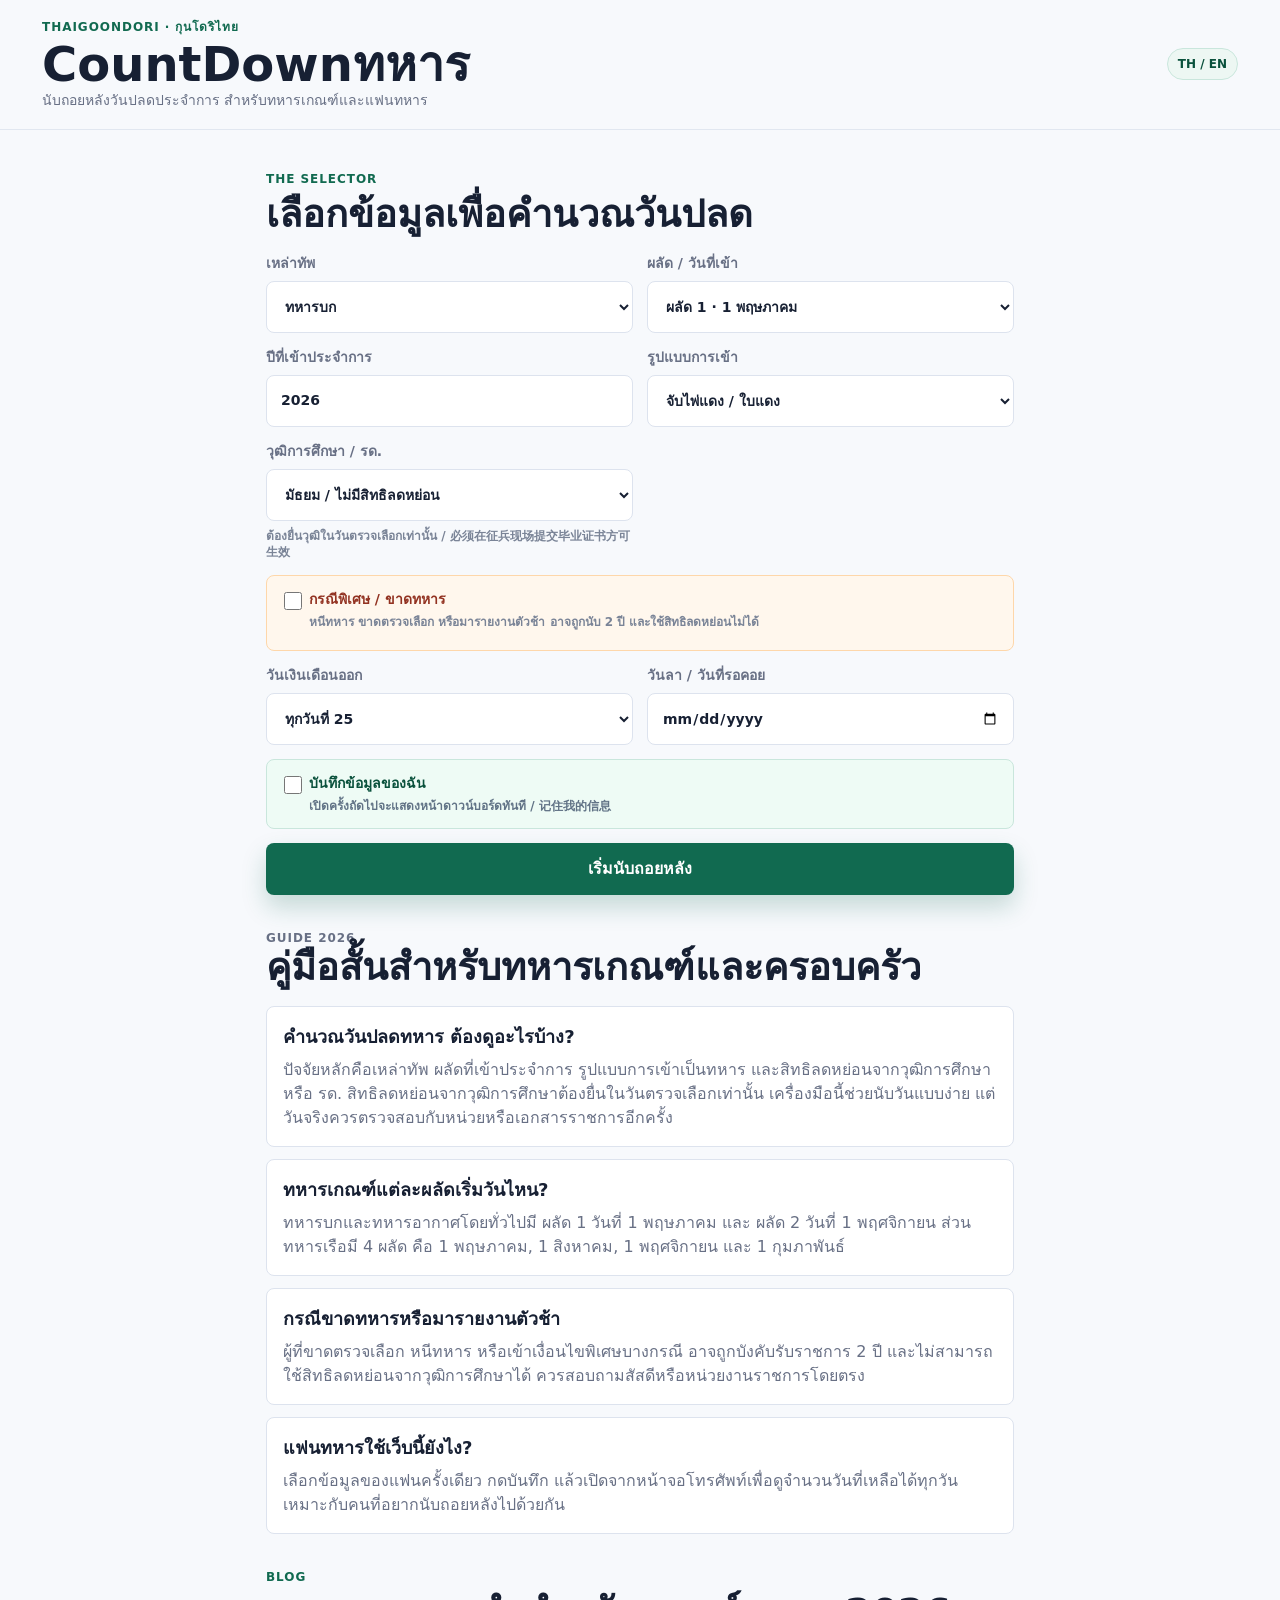
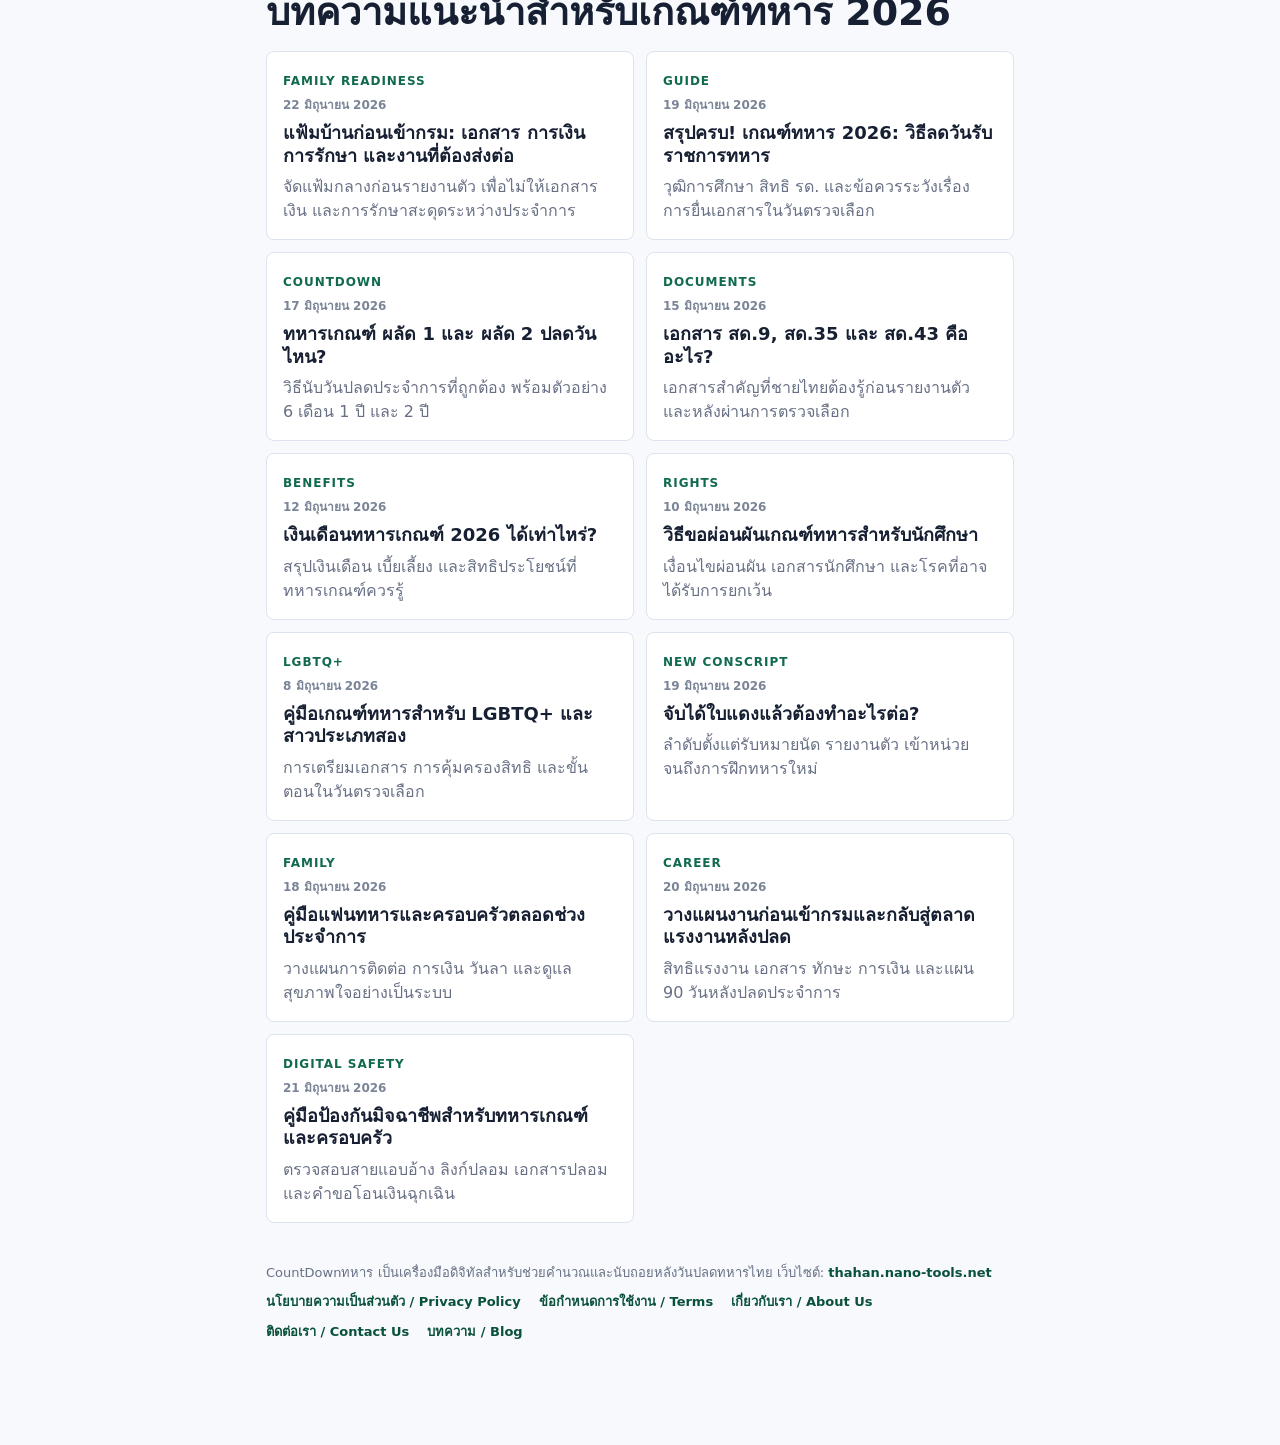
==== index.html @ c6ce1594 "Add daily military service article 2026-06-22" ====
<!doctype html>
<html lang="th">
  <head>
    <meta charset="utf-8" />
    <meta name="viewport" content="width=device-width, initial-scale=1" />
    <title>CountDownทหาร | คำนวณวันปลดทหารไทย</title>
    <meta
      name="description"
      content="คำนวณวันปลดทหารไทย ผลัด 1 ผลัด 2 สมัครใจ จับใบแดง วุฒิปริญญาตรี และ รด. พร้อมนับถอยหลังวันปลดทหารแบบเรียลไทม์"
    />
    <meta
      name="keywords"
      content="คำนวณวันปลดทหาร, ทหารเกณฑ์ ผลัด 1 ปลดวันไหน, ลดวันรับราชการทหาร, วิธีนับวันปลดทหาร, แฟนทหาร, วันปลดทหาร"
    />
    <link rel="canonical" href="https://thahan.nano-tools.net/" />
    <meta property="og:title" content="CountDownทหาร | คำนวณวันปลดทหารไทย" />
    <meta
      property="og:description"
      content="เครื่องมือนับถอยหลังวันปลดทหารไทยสำหรับทหารเกณฑ์และแฟนทหาร"
    />
    <meta property="og:type" content="website" />
    <meta property="og:url" content="https://thahan.nano-tools.net/" />
    <meta name="twitter:card" content="summary" />
    <link rel="stylesheet" href="styles.css" />
  </head>
  <body>
    <header class="site-header">
      <div>
        <p class="eyebrow">ThaiGoondori · กุนโดริไทย</p>
        <h1>CountDownทหาร</h1>
        <p class="tagline">นับถอยหลังวันปลดประจำการ สำหรับทหารเกณฑ์และแฟนทหาร</p>
      </div>
      <div class="header-actions">
        <a class="language-toggle" id="languageToggle" href="en.html" data-href="en.html" aria-label="Switch to English">TH / EN</a>
        <button class="ghost-button" id="resetButton" type="button" hidden>คำนวณใหม่</button>
      </div>
    </header>

    <main>
      <div class="ad-slot ad-top" aria-label="พื้นที่โฆษณา"></div>

      <section class="calculator-section" id="calculatorSection">
        <div class="section-heading">
          <p class="eyebrow">The Selector</p>
          <h2>เลือกข้อมูลเพื่อคำนวณวันปลด</h2>
        </div>

        <form id="serviceForm" class="service-form">
          <label>
            <span>เหล่าทัพ</span>
            <select id="branch" name="branch">
              <option value="army">ทหารบก</option>
              <option value="navy">ทหารเรือ</option>
              <option value="airforce">ทหารอากาศ</option>
            </select>
          </label>

          <label>
            <span>ผลัด / วันที่เข้า</span>
            <select id="batch" name="batch"></select>
          </label>

          <label>
            <span>ปีที่เข้าประจำการ</span>
            <input id="entryYear" name="entryYear" type="number" min="2020" max="2035" />
          </label>

          <label>
            <span>รูปแบบการเข้า</span>
            <select id="entryType" name="entryType">
              <option value="lottery">จับไพ่แดง / ใบแดง</option>
              <option value="volunteer">สมัครใจ</option>
            </select>
          </label>

          <label>
            <span>วุฒิการศึกษา / รด.</span>
            <select id="education" name="education">
              <option value="basic">มัธยม / ไม่มีสิทธิลดหย่อน</option>
              <option value="degree">อนุปริญญา / ปริญญาตรี</option>
              <option value="rordor2">จบ รด. ปี 2</option>
              <option value="rordor3">จบ รด. ปี 3 ขึ้นไป</option>
            </select>
            <small class="field-note">ต้องยื่นวุฒิในวันตรวจเลือกเท่านั้น / 必须在征兵现场提交毕业证书方可生效</small>
          </label>

          <label class="special-case">
            <input id="specialCase" name="specialCase" type="checkbox" />
            <span>
              กรณีพิเศษ / ขาดทหาร
              <small>หนีทหาร ขาดตรวจเลือก หรือมารายงานตัวช้า อาจถูกนับ 2 ปี และใช้สิทธิลดหย่อนไม่ได้</small>
            </span>
          </label>

          <label>
            <span>วันเงินเดือนออก</span>
            <select id="payday" name="payday">
              <option value="25">ทุกวันที่ 25</option>
              <option value="26">ทุกวันที่ 26</option>
              <option value="27">ทุกวันที่ 27</option>
              <option value="28">ทุกวันที่ 28</option>
              <option value="30">ทุกวันที่ 30</option>
            </select>
          </label>

          <label>
            <span>วันลา / วันที่รอคอย</span>
            <input id="leaveDate" name="leaveDate" type="date" />
          </label>

          <label class="remember-option">
            <input id="rememberInfo" name="rememberInfo" type="checkbox" />
            <span>
              บันทึกข้อมูลของฉัน
              <small>เปิดครั้งถัดไปจะแสดงหน้าดาวน์บอร์ดทันที / 记住我的信息</small>
            </span>
          </label>

          <button class="primary-button" type="submit">เริ่มนับถอยหลัง</button>
        </form>

        <div class="ad-slot ad-native" aria-label="พื้นที่โฆษณา"></div>
      </section>

      <section class="dashboard-section" id="dashboardSection" hidden>
        <div class="hero-countdown">
          <p class="eyebrow" id="serviceLabel">วันปลดประจำการ</p>
          <h2 id="daysLeft">000 วัน</h2>
          <p id="timeLeft">00 ชั่วโมง 00 นาที 00 วินาที</p>
        </div>

        <div class="ad-slot ad-mrec" aria-label="พื้นที่โฆษณา"></div>

        <div class="progress-area">
          <div class="progress-copy">
            <span>รับราชการแล้ว</span>
            <strong id="servedPercent">0.00000%</strong>
          </div>
          <div class="progress-bar" aria-label="ความคืบหน้าการรับราชการ">
            <div id="progressFill"></div>
          </div>
          <div class="progress-copy muted">
            <span id="elapsedLabel">ผ่านไป 0 วัน</span>
            <span id="remainingLabel">เหลือ 0 วัน</span>
          </div>
        </div>

        <div class="status-grid">
          <article>
            <span>ยศตอนนี้</span>
            <strong id="rankLabel">พลทหารใหม่</strong>
          </article>
          <article>
            <span>วันเงินเดือนออก</span>
            <strong id="paydayLabel">-</strong>
          </article>
          <article>
            <span>วันลาที่รอ</span>
            <strong id="leaveLabel">ยังไม่ได้ตั้ง</strong>
          </article>
        </div>

        <div class="actions">
          <button class="primary-button" id="shareCardButton" type="button">สร้างรูปแชร์</button>
          <button class="secondary-button" id="saveFavoriteButton" type="button">บันทึกไว้ให้แฟนทหารดู</button>
        </div>

        <canvas id="shareCanvas" width="1080" height="1350" hidden></canvas>
        <a id="downloadCard" class="download-link" download="countdown-thahan.png" hidden>ดาวน์โหลดรูปแชร์</a>
      </section>

      <section class="seo-section" id="seoSection">
        <div class="section-heading">
          <p class="eyebrow">Guide 2026</p>
          <h2>คู่มือสั้นสำหรับทหารเกณฑ์และครอบครัว</h2>
        </div>
        <article>
          <h3>คำนวณวันปลดทหาร ต้องดูอะไรบ้าง?</h3>
          <p>
            ปัจจัยหลักคือเหล่าทัพ ผลัดที่เข้าประจำการ รูปแบบการเข้าเป็นทหาร และสิทธิลดหย่อนจากวุฒิการศึกษาหรือ รด.
            สิทธิลดหย่อนจากวุฒิการศึกษาต้องยื่นในวันตรวจเลือกเท่านั้น เครื่องมือนี้ช่วยนับวันแบบง่าย
            แต่วันจริงควรตรวจสอบกับหน่วยหรือเอกสารราชการอีกครั้ง
          </p>
        </article>
        <article>
          <h3>ทหารเกณฑ์แต่ละผลัดเริ่มวันไหน?</h3>
          <p>
            ทหารบกและทหารอากาศโดยทั่วไปมี ผลัด 1 วันที่ 1 พฤษภาคม และ ผลัด 2 วันที่ 1 พฤศจิกายน
            ส่วนทหารเรือมี 4 ผลัด คือ 1 พฤษภาคม, 1 สิงหาคม, 1 พฤศจิกายน และ 1 กุมภาพันธ์
          </p>
        </article>
        <article>
          <h3>กรณีขาดทหารหรือมารายงานตัวช้า</h3>
          <p>
            ผู้ที่ขาดตรวจเลือก หนีทหาร หรือเข้าเงื่อนไขพิเศษบางกรณี อาจถูกบังคับรับราชการ 2 ปี
            และไม่สามารถใช้สิทธิลดหย่อนจากวุฒิการศึกษาได้ ควรสอบถามสัสดีหรือหน่วยงานราชการโดยตรง
          </p>
        </article>
        <article>
          <h3>แฟนทหารใช้เว็บนี้ยังไง?</h3>
          <p>
            เลือกข้อมูลของแฟนครั้งเดียว กดบันทึก แล้วเปิดจากหน้าจอโทรศัพท์เพื่อดูจำนวนวันที่เหลือได้ทุกวัน
            เหมาะกับคนที่อยากนับถอยหลังไปด้วยกัน
          </p>
        </article>
      </section>

      <section class="blog-section" id="blogSection">
        <div class="section-heading">
          <p class="eyebrow">Blog</p>
          <h2>บทความแนะนำสำหรับเกณฑ์ทหาร 2026</h2>
        </div>
        <div class="blog-grid">
          <a class="blog-card" href="blog.html#home-support-folder">
            <span>Family Readiness</span>
            <time class="blog-card-date" datetime="2026-06-22">22 มิถุนายน 2026</time>
            <h3>แฟ้มบ้านก่อนเข้ากรม: เอกสาร การเงิน การรักษา และงานที่ต้องส่งต่อ</h3>
            <p>จัดแฟ้มกลางก่อนรายงานตัว เพื่อไม่ให้เอกสาร เงิน และการรักษาสะดุดระหว่างประจำการ</p>
          </a>
          <a class="blog-card" href="blog.html#service-reduction">
            <span>Guide</span>
            <time class="blog-card-date" datetime="2026-06-19">19 มิถุนายน 2026</time>
            <h3>สรุปครบ! เกณฑ์ทหาร 2026: วิธีลดวันรับราชการทหาร</h3>
            <p>วุฒิการศึกษา สิทธิ รด. และข้อควรระวังเรื่องการยื่นเอกสารในวันตรวจเลือก</p>
          </a>
          <a class="blog-card" href="blog.html#discharge-date">
            <span>Countdown</span>
            <time class="blog-card-date" datetime="2026-06-17">17 มิถุนายน 2026</time>
            <h3>ทหารเกณฑ์ ผลัด 1 และ ผลัด 2 ปลดวันไหน?</h3>
            <p>วิธีนับวันปลดประจำการที่ถูกต้อง พร้อมตัวอย่าง 6 เดือน 1 ปี และ 2 ปี</p>
          </a>
          <a class="blog-card" href="blog.html#military-documents">
            <span>Documents</span>
            <time class="blog-card-date" datetime="2026-06-15">15 มิถุนายน 2026</time>
            <h3>เอกสาร สด.9, สด.35 และ สด.43 คืออะไร?</h3>
            <p>เอกสารสำคัญที่ชายไทยต้องรู้ก่อนรายงานตัวและหลังผ่านการตรวจเลือก</p>
          </a>
          <a class="blog-card" href="blog.html#salary-benefits">
            <span>Benefits</span>
            <time class="blog-card-date" datetime="2026-06-12">12 มิถุนายน 2026</time>
            <h3>เงินเดือนทหารเกณฑ์ 2026 ได้เท่าไหร่?</h3>
            <p>สรุปเงินเดือน เบี้ยเลี้ยง และสิทธิประโยชน์ที่ทหารเกณฑ์ควรรู้</p>
          </a>
          <a class="blog-card" href="blog.html#postponement-health">
            <span>Rights</span>
            <time class="blog-card-date" datetime="2026-06-10">10 มิถุนายน 2026</time>
            <h3>วิธีขอผ่อนผันเกณฑ์ทหารสำหรับนักศึกษา</h3>
            <p>เงื่อนไขผ่อนผัน เอกสารนักศึกษา และโรคที่อาจได้รับการยกเว้น</p>
          </a>
          <a class="blog-card" href="blog.html#lgbtq-guide">
            <span>LGBTQ+</span>
            <time class="blog-card-date" datetime="2026-06-08">8 มิถุนายน 2026</time>
            <h3>คู่มือเกณฑ์ทหารสำหรับ LGBTQ+ และสาวประเภทสอง</h3>
            <p>การเตรียมเอกสาร การคุ้มครองสิทธิ และขั้นตอนในวันตรวจเลือก</p>
          </a>
          <a class="blog-card" href="blog.html#after-red-card">
            <span>New Conscript</span>
            <time class="blog-card-date" datetime="2026-06-19">19 มิถุนายน 2026</time>
            <h3>จับได้ใบแดงแล้วต้องทำอะไรต่อ?</h3>
            <p>ลำดับตั้งแต่รับหมายนัด รายงานตัว เข้าหน่วย จนถึงการฝึกทหารใหม่</p>
          </a>
          <a class="blog-card" href="blog.html#family-survival-guide">
            <span>Family</span>
            <time class="blog-card-date" datetime="2026-06-18">18 มิถุนายน 2026</time>
            <h3>คู่มือแฟนทหารและครอบครัวตลอดช่วงประจำการ</h3>
            <p>วางแผนการติดต่อ การเงิน วันลา และดูแลสุขภาพใจอย่างเป็นระบบ</p>
          </a>
          <a class="blog-card" href="blog.html#work-after-service">
            <span>Career</span>
            <time class="blog-card-date" datetime="2026-06-20">20 มิถุนายน 2026</time>
            <h3>วางแผนงานก่อนเข้ากรมและกลับสู่ตลาดแรงงานหลังปลด</h3>
            <p>สิทธิแรงงาน เอกสาร ทักษะ การเงิน และแผน 90 วันหลังปลดประจำการ</p>
          </a>
          <a class="blog-card" href="blog.html#digital-safety">
            <span>Digital Safety</span>
            <time class="blog-card-date" datetime="2026-06-21">21 มิถุนายน 2026</time>
            <h3>คู่มือป้องกันมิจฉาชีพสำหรับทหารเกณฑ์และครอบครัว</h3>
            <p>ตรวจสอบสายแอบอ้าง ลิงก์ปลอม เอกสารปลอม และคำขอโอนเงินฉุกเฉิน</p>
          </a>
        </div>
      </section>
    </main>

    <aside class="sticky-ad" aria-label="พื้นที่โฆษณา"></aside>

    <div class="share-modal" id="shareModal" hidden role="dialog" aria-modal="true" aria-labelledby="shareModalTitle">
      <div class="share-modal-panel">
        <button class="modal-close" id="closeShareModal" type="button" aria-label="Close">×</button>
        <h2 id="shareModalTitle">รูปแชร์วันปลด</h2>
        <p class="share-save-tip">กดค้างที่รูปภาพเพื่อบันทึกหรือแชร์ให้เพื่อน</p>
        <img id="sharePreview" alt="รูปแชร์นับถอยหลังวันปลดทหาร" />
        <a id="downloadCardModal" class="download-link fallback-download" download="countdown-thahan.png">ดาวน์โหลดรูป PNG</a>
      </div>
    </div>

    <footer class="site-footer">
      <p>
        CountDownทหาร เป็นเครื่องมือดิจิทัลสำหรับช่วยคำนวณและนับถอยหลังวันปลดทหารไทย
        เว็บไซต์: <a href="https://thahan.nano-tools.net/">thahan.nano-tools.net</a>
      </p>
      <nav aria-label="ลิงก์ข้อมูลเว็บไซต์">
        <a href="privacy.html">นโยบายความเป็นส่วนตัว / Privacy Policy</a>
        <a href="terms.html">ข้อกำหนดการใช้งาน / Terms</a>
        <a href="about.html">เกี่ยวกับเรา / About Us</a>
        <a href="contact.html">ติดต่อเรา / Contact Us</a>
        <a href="blog.html">บทความ / Blog</a>
      </nav>
    </footer>

    <script src="app.js"></script>
  </body>
</html>
---- styles.css ----
:root {
  --ink: #172033;
  --muted: #687085;
  --line: #dde3ee;
  --paper: #f7f9fc;
  --panel: #ffffff;
  --primary: #116a50;
  --primary-strong: #0a513c;
  --accent: #d9382f;
  --gold: #f4b942;
  --shadow: 0 18px 45px rgba(23, 32, 51, 0.1);
}

* {
  box-sizing: border-box;
}

html {
  scroll-behavior: smooth;
}

body {
  margin: 0;
  background: var(--paper);
  color: var(--ink);
  font-family: system-ui, -apple-system, BlinkMacSystemFont, "Segoe UI", sans-serif;
  line-height: 1.5;
  padding-bottom: 0;
}

body.ads-enabled {
  padding-bottom: 82px;
}

button,
input,
select {
  font: inherit;
}

.site-header {
  position: sticky;
  top: 0;
  z-index: 10;
  display: flex;
  align-items: center;
  justify-content: space-between;
  gap: 16px;
  padding: 18px clamp(16px, 4vw, 42px);
  background: rgba(247, 249, 252, 0.92);
  border-bottom: 1px solid rgba(221, 227, 238, 0.8);
  backdrop-filter: blur(16px);
}

.header-actions {
  display: grid;
  gap: 8px;
  justify-items: end;
  flex: 0 0 auto;
}

.language-toggle {
  display: inline-flex;
  align-items: center;
  justify-content: center;
  min-height: 32px;
  padding: 0 10px;
  color: var(--primary-strong);
  background: #edf7f3;
  border: 1px solid #c9e6dc;
  border-radius: 999px;
  font-size: 12px;
  font-weight: 900;
  text-decoration: none;
  cursor: pointer;
}

h1,
h2,
h3,
p {
  margin-top: 0;
}

h1 {
  margin-bottom: 2px;
  font-size: clamp(28px, 8vw, 48px);
  line-height: 0.95;
}

h2 {
  margin-bottom: 10px;
  font-size: clamp(24px, 7vw, 38px);
  line-height: 1.08;
}

h3 {
  margin-bottom: 8px;
  font-size: 18px;
}

main {
  width: min(100%, 780px);
  margin: 0 auto;
  padding: 14px 16px 32px;
}

.eyebrow {
  margin-bottom: 6px;
  color: var(--primary);
  font-size: 12px;
  font-weight: 800;
  letter-spacing: 0.08em;
  text-transform: uppercase;
}

.tagline {
  margin-bottom: 0;
  color: var(--muted);
  font-size: 14px;
}

.section-heading {
  margin: 26px 0 18px;
}

.calculator-section,
.dashboard-section,
.seo-section,
.blog-section {
  width: 100%;
}

.service-form {
  display: grid;
  gap: 14px;
}

label {
  display: grid;
  gap: 7px;
  color: var(--muted);
  font-size: 14px;
  font-weight: 700;
}

.field-note,
.special-case small {
  color: #7a8497;
  font-size: 12px;
  font-weight: 600;
  line-height: 1.4;
}

.special-case {
  grid-template-columns: 22px 1fr;
  align-items: start;
  min-height: 76px;
  padding: 13px;
  background: #fff7ed;
  border: 1px solid #fed7aa;
  border-radius: 8px;
}

.remember-option {
  grid-template-columns: 22px 1fr;
  align-items: start;
  min-height: 66px;
  padding: 13px;
  background: #eefbf5;
  border: 1px solid #c9e6dc;
  border-radius: 8px;
}

.remember-option input {
  width: 18px;
  min-height: 18px;
  margin-top: 3px;
  accent-color: var(--primary);
}

.remember-option span {
  display: grid;
  gap: 4px;
  color: var(--primary-strong);
}

.remember-option small {
  color: #617386;
  font-size: 12px;
  font-weight: 600;
  line-height: 1.4;
}

.special-case input {
  width: 18px;
  min-height: 18px;
  margin-top: 3px;
  accent-color: var(--accent);
}

.special-case span {
  display: grid;
  gap: 4px;
  color: #923221;
}

select,
input {
  width: 100%;
  min-height: 52px;
  padding: 0 14px;
  color: var(--ink);
  background: var(--panel);
  border: 1px solid var(--line);
  border-radius: 8px;
  outline: none;
}

select:focus,
input:focus {
  border-color: var(--primary);
  box-shadow: 0 0 0 4px rgba(17, 106, 80, 0.12);
}

.primary-button,
.secondary-button,
.ghost-button {
  min-height: 52px;
  border: 0;
  border-radius: 8px;
  font-weight: 850;
  cursor: pointer;
}

.primary-button {
  color: white;
  background: var(--primary);
  box-shadow: 0 12px 24px rgba(17, 106, 80, 0.22);
}

.primary-button:active {
  transform: translateY(1px);
}

.secondary-button {
  color: var(--primary-strong);
  background: #dff2eb;
}

.ghost-button {
  min-height: 42px;
  padding: 0 13px;
  color: var(--primary-strong);
  background: transparent;
  border: 1px solid var(--line);
}

.link-button {
  display: inline-flex;
  align-items: center;
  justify-content: center;
  text-decoration: none;
  white-space: nowrap;
}

.ad-slot,
.sticky-ad {
  display: none;
  place-items: center;
  color: #6f7788;
  background:
    repeating-linear-gradient(
      135deg,
      #eef2f7 0,
      #eef2f7 10px,
      #f8fafc 10px,
      #f8fafc 20px
    );
  border: 1px dashed #b8c2d1;
  border-radius: 8px;
  font-size: 12px;
  font-weight: 800;
}

body.ads-enabled .ad-slot,
body.ads-enabled .sticky-ad {
  display: grid;
}

.ad-top {
  min-height: 78px;
  margin: 6px 0 20px;
}

.ad-native {
  min-height: 94px;
  margin-top: 20px;
}

.ad-mrec {
  min-height: 250px;
  margin: 18px auto;
}

.hero-countdown {
  margin-top: 18px;
  padding: 26px 18px;
  color: white;
  background:
    linear-gradient(135deg, rgba(8, 67, 50, 0.92), rgba(16, 105, 79, 0.9)),
    radial-gradient(circle at 82% 18%, rgba(244, 185, 66, 0.36), transparent 34%);
  border-radius: 8px;
  box-shadow: var(--shadow);
}

.hero-countdown .eyebrow {
  color: #aee6d0;
}

.hero-countdown h2 {
  margin-bottom: 4px;
  font-size: clamp(48px, 16vw, 84px);
  line-height: 0.95;
}

.hero-countdown p:last-child {
  margin-bottom: 0;
  font-size: 18px;
  font-weight: 750;
}

.progress-area {
  padding: 18px 0 8px;
}

.progress-copy,
.status-grid article {
  display: flex;
  align-items: center;
  justify-content: space-between;
  gap: 14px;
}

.progress-copy strong {
  font-size: 30px;
}

.muted {
  color: var(--muted);
  font-size: 13px;
}

.progress-bar {
  width: 100%;
  height: 18px;
  margin: 10px 0;
  overflow: hidden;
  background: #dce5ef;
  border-radius: 999px;
}

.progress-bar div {
  width: 0%;
  height: 100%;
  background: linear-gradient(90deg, var(--primary), var(--gold), var(--accent));
  border-radius: inherit;
  transition: width 0.45s ease;
}

.status-grid {
  display: grid;
  gap: 10px;
  margin: 14px 0 18px;
}

.status-grid article {
  min-height: 72px;
  padding: 14px;
  background: var(--panel);
  border: 1px solid var(--line);
  border-radius: 8px;
}

.status-grid span {
  color: var(--muted);
  font-size: 13px;
  font-weight: 700;
}

.status-grid strong {
  text-align: right;
  font-size: 17px;
}

.actions {
  display: grid;
  grid-template-columns: 1fr;
  gap: 10px;
}

.download-link {
  display: block;
  margin-top: 12px;
  color: var(--primary);
  font-weight: 800;
  text-align: center;
}

.share-modal {
  position: fixed;
  inset: 0;
  z-index: 50;
  display: grid;
  place-items: center;
  padding: 18px;
  background: rgba(8, 16, 28, 0.72);
}

.share-modal[hidden] {
  display: none;
}

.share-modal-panel {
  position: relative;
  width: min(100%, 420px);
  max-height: min(92vh, 760px);
  overflow: auto;
  padding: 18px;
  background: var(--panel);
  border-radius: 8px;
  box-shadow: var(--shadow);
}

.share-modal-panel h2 {
  margin-bottom: 6px;
  font-size: 24px;
}

.share-modal-panel p {
  margin-bottom: 12px;
  color: var(--muted);
  font-size: 14px;
  font-weight: 700;
}

.share-modal-panel .share-save-tip {
  color: var(--primary-strong);
  font-size: 22px;
  font-weight: 950;
  line-height: 1.25;
}

.share-modal-panel img {
  display: block;
  width: 100%;
  height: auto;
  border-radius: 8px;
  border: 1px solid var(--line);
  -webkit-touch-callout: default;
  user-select: auto;
}

.fallback-download {
  color: var(--muted);
  font-size: 13px;
}

.modal-close {
  position: absolute;
  top: 10px;
  right: 10px;
  width: 34px;
  height: 34px;
  color: var(--ink);
  background: #eef2f7;
  border: 0;
  border-radius: 999px;
  font-size: 24px;
  line-height: 1;
  cursor: pointer;
}

.seo-section {
  margin-top: 34px;
}

.seo-section article {
  margin-bottom: 12px;
  padding: 16px;
  background: var(--panel);
  border: 1px solid var(--line);
  border-radius: 8px;
}

.seo-section p {
  margin-bottom: 0;
  color: var(--muted);
}

.blog-section {
  margin-top: 34px;
}

.blog-grid {
  display: grid;
  gap: 12px;
}

.blog-card {
  display: block;
  padding: 16px;
  color: var(--ink);
  background: var(--panel);
  border: 1px solid var(--line);
  border-radius: 8px;
  text-decoration: none;
}

.blog-card span {
  display: inline-block;
  margin-bottom: 8px;
  color: var(--primary);
  font-size: 12px;
  font-weight: 900;
  letter-spacing: 0.08em;
  text-transform: uppercase;
}

.blog-card .blog-card-date {
  display: block;
  margin: -2px 0 8px;
  color: #7a8497;
  font-size: 12px;
  font-weight: 700;
  letter-spacing: 0;
  text-transform: none;
}

.blog-card h3 {
  margin-bottom: 8px;
  line-height: 1.25;
}

.blog-card p {
  margin-bottom: 0;
  color: var(--muted);
}

.blog-page article {
  margin-bottom: 18px;
  padding: 18px;
  background: var(--panel);
  border: 1px solid var(--line);
  border-radius: 8px;
}

.blog-page article h2 {
  font-size: clamp(25px, 7vw, 38px);
}

.article-date {
  display: block;
  margin: -2px 0 16px;
  color: #7a8497;
  font-size: 13px;
  font-weight: 750;
}

.blog-page article h3 {
  margin-top: 22px;
}

.blog-page article p,
.blog-page article li {
  color: var(--muted);
}

.blog-page article ul {
  padding-left: 22px;
}

.site-footer {
  width: min(100%, 780px);
  margin: 0 auto;
  padding: 8px 16px 104px;
  color: var(--muted);
  font-size: 13px;
}

.site-footer p {
  margin-bottom: 10px;
}

.site-footer nav {
  display: flex;
  flex-wrap: wrap;
  gap: 10px 18px;
}

.site-footer a {
  color: var(--primary-strong);
  font-weight: 800;
  text-decoration: none;
}

.policy-page main {
  padding-top: 28px;
}

.policy-content {
  padding: 18px;
  background: var(--panel);
  border: 1px solid var(--line);
  border-radius: 8px;
}

.policy-content p,
.policy-content li {
  color: var(--muted);
}

.policy-content a {
  color: var(--primary-strong);
  font-weight: 800;
}

.sticky-ad {
  position: fixed;
  right: 12px;
  bottom: 12px;
  left: 12px;
  z-index: 20;
  height: 56px;
  background-color: rgba(255, 255, 255, 0.96);
  box-shadow: 0 8px 24px rgba(23, 32, 51, 0.16);
}

@media (min-width: 680px) {
  body.ads-enabled {
    padding-bottom: 96px;
  }

  .service-form {
    grid-template-columns: repeat(2, 1fr);
  }

  .service-form .primary-button,
  .special-case,
  .remember-option,
  .ad-native {
    grid-column: 1 / -1;
  }

  .actions {
    grid-template-columns: repeat(2, 1fr);
  }

  .status-grid {
    grid-template-columns: repeat(3, 1fr);
  }

  .blog-grid {
    grid-template-columns: repeat(2, 1fr);
  }

  .status-grid article {
    display: grid;
    align-content: space-between;
  }

  .status-grid strong {
    text-align: left;
  }

  .sticky-ad {
    width: min(728px, calc(100% - 24px));
    left: 50%;
    transform: translateX(-50%);
  }
}
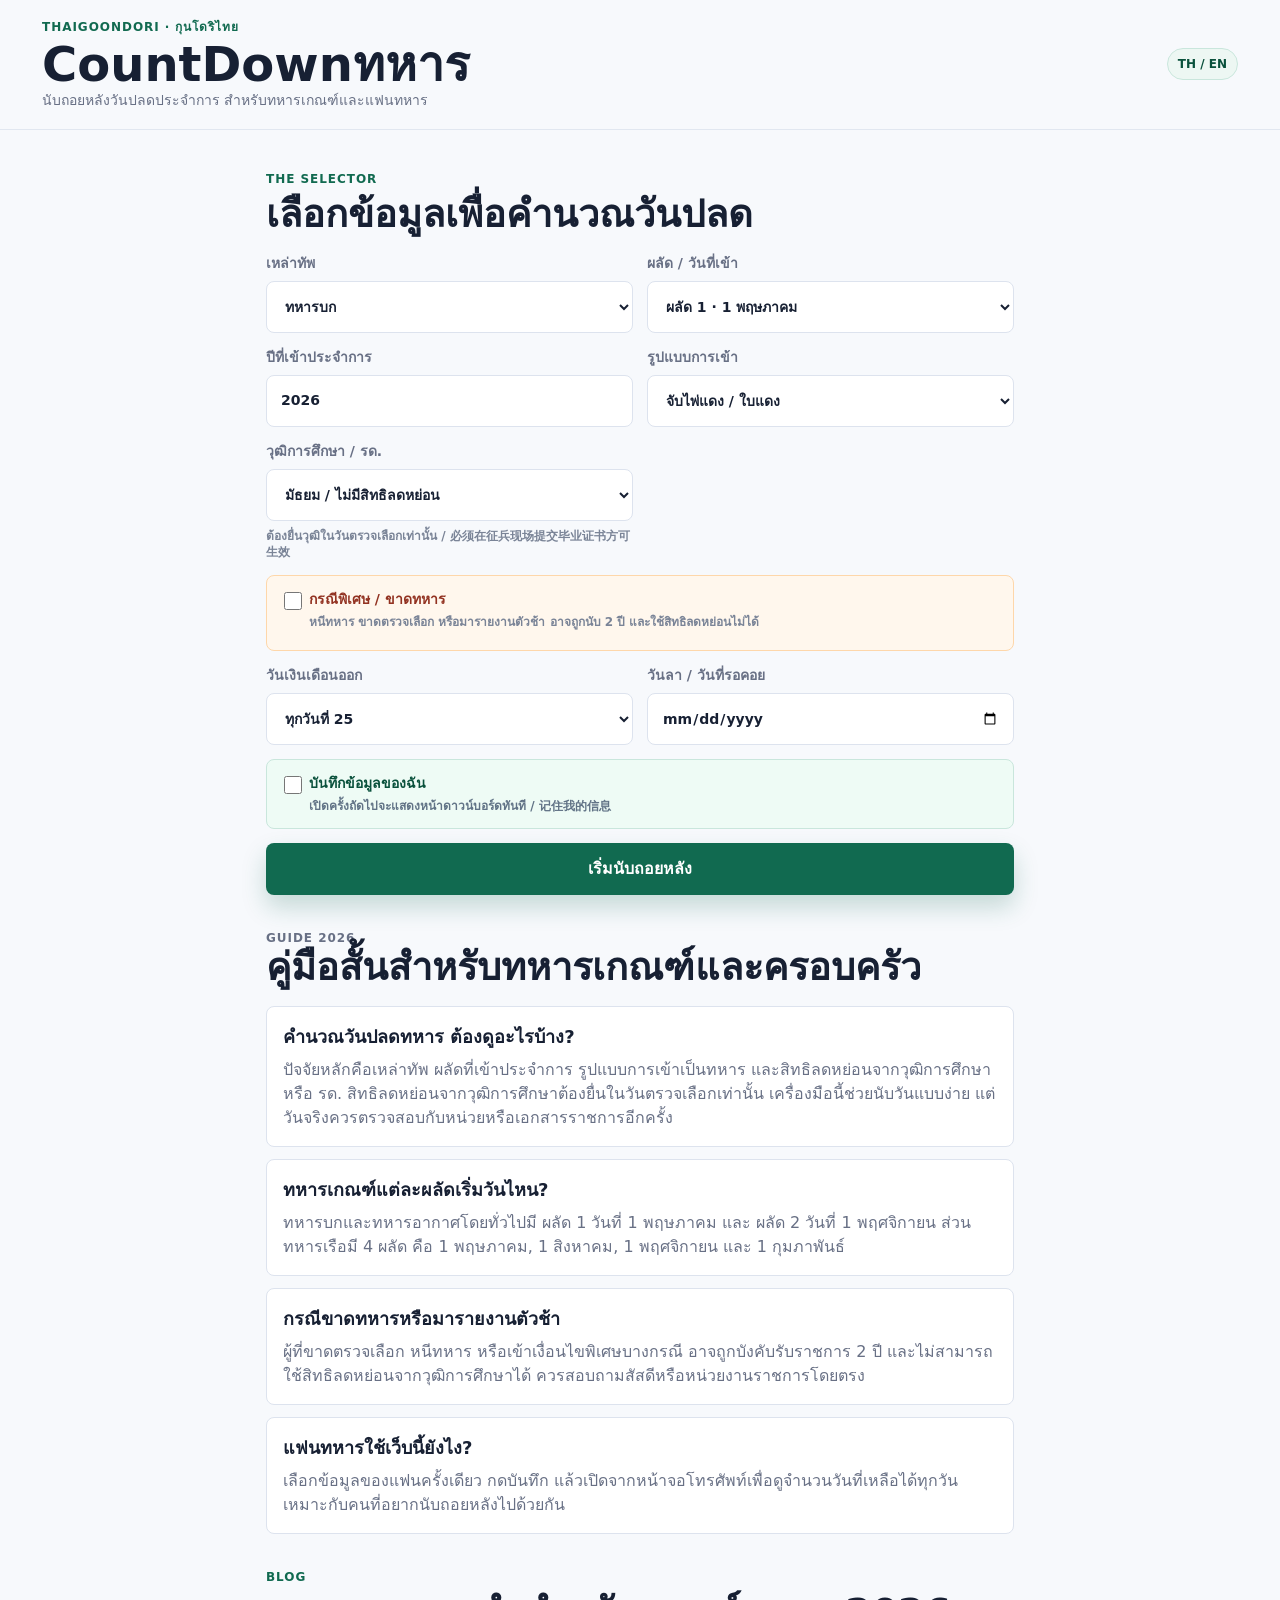
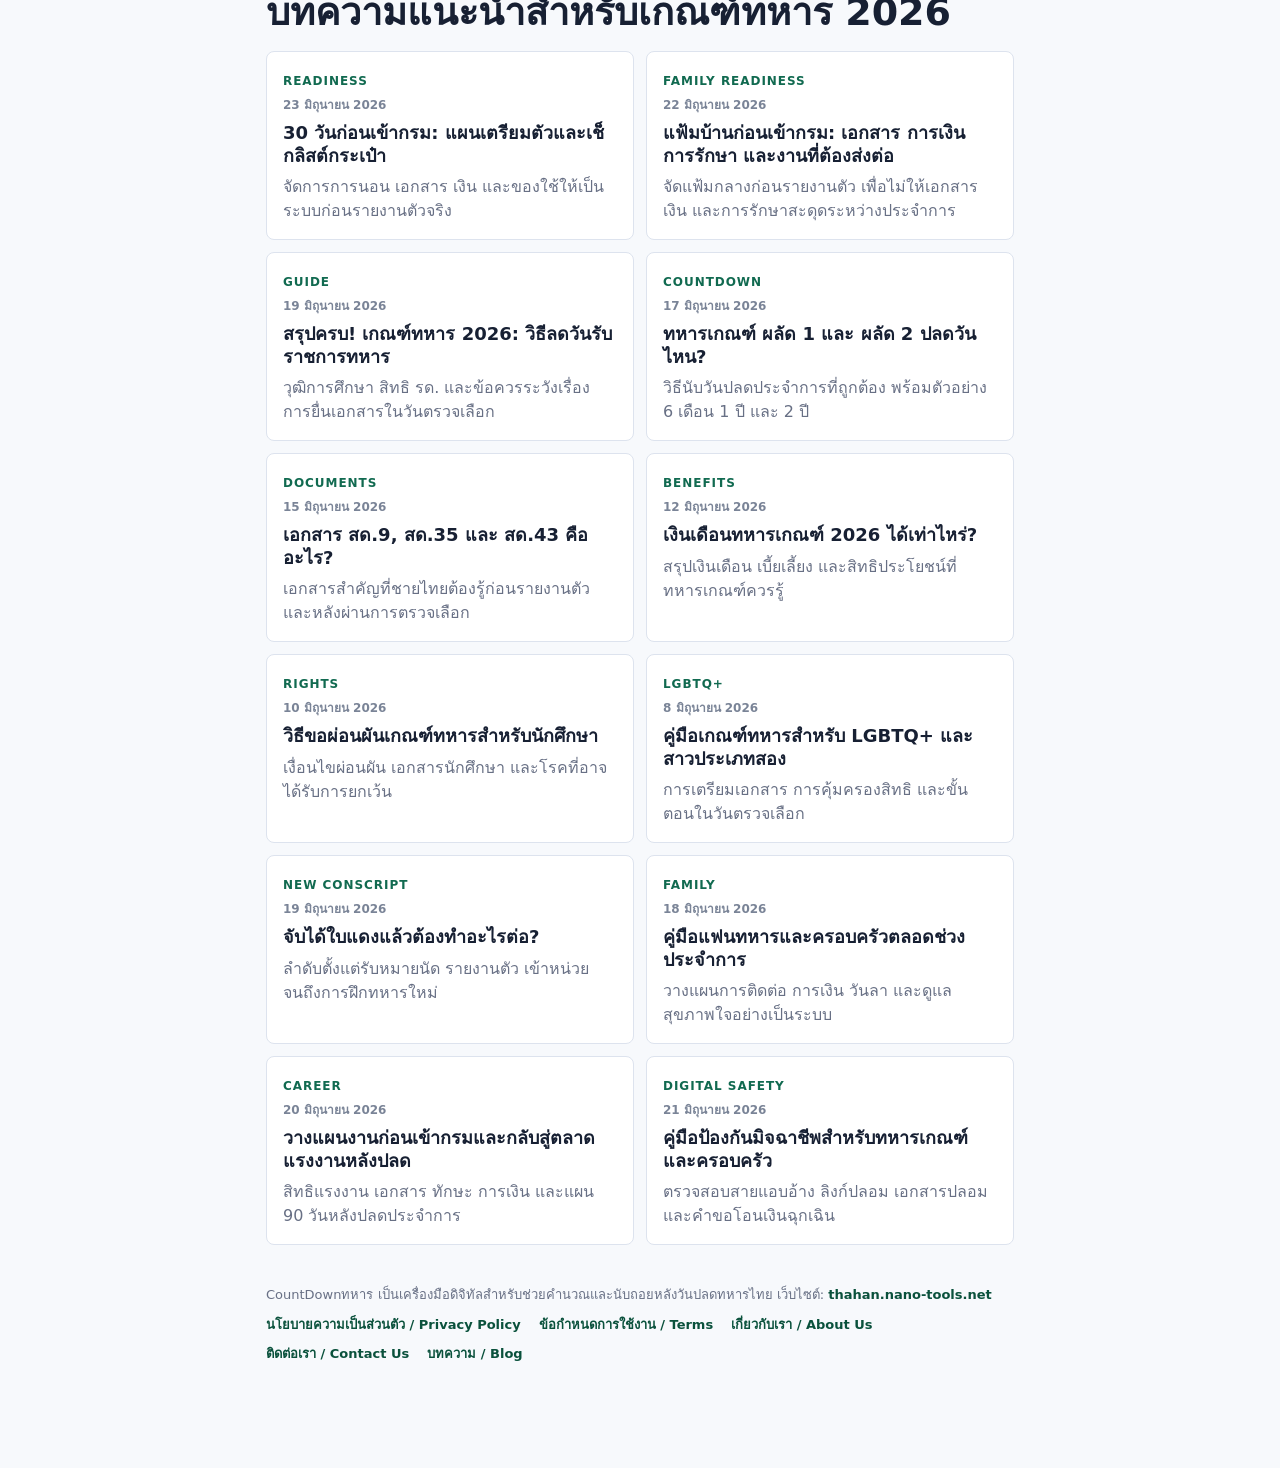
==== commit 4e4b38f2: "Add daily military service article 2026-06-23" ====
--- a/index.html
+++ b/index.html
@@ -211,6 +211,12 @@
           <h2>บทความแนะนำสำหรับเกณฑ์ทหาร 2026</h2>
         </div>
         <div class="blog-grid">
+          <a class="blog-card" href="blog.html#thirty-day-pack-plan">
+            <span>Readiness</span>
+            <time class="blog-card-date" datetime="2026-06-23">23 มิถุนายน 2026</time>
+            <h3>30 วันก่อนเข้ากรม: แผนเตรียมตัวและเช็กลิสต์กระเป๋า</h3>
+            <p>จัดการการนอน เอกสาร เงิน และของใช้ให้เป็นระบบก่อนรายงานตัวจริง</p>
+          </a>
           <a class="blog-card" href="blog.html#home-support-folder">
             <span>Family Readiness</span>
             <time class="blog-card-date" datetime="2026-06-22">22 มิถุนายน 2026</time>
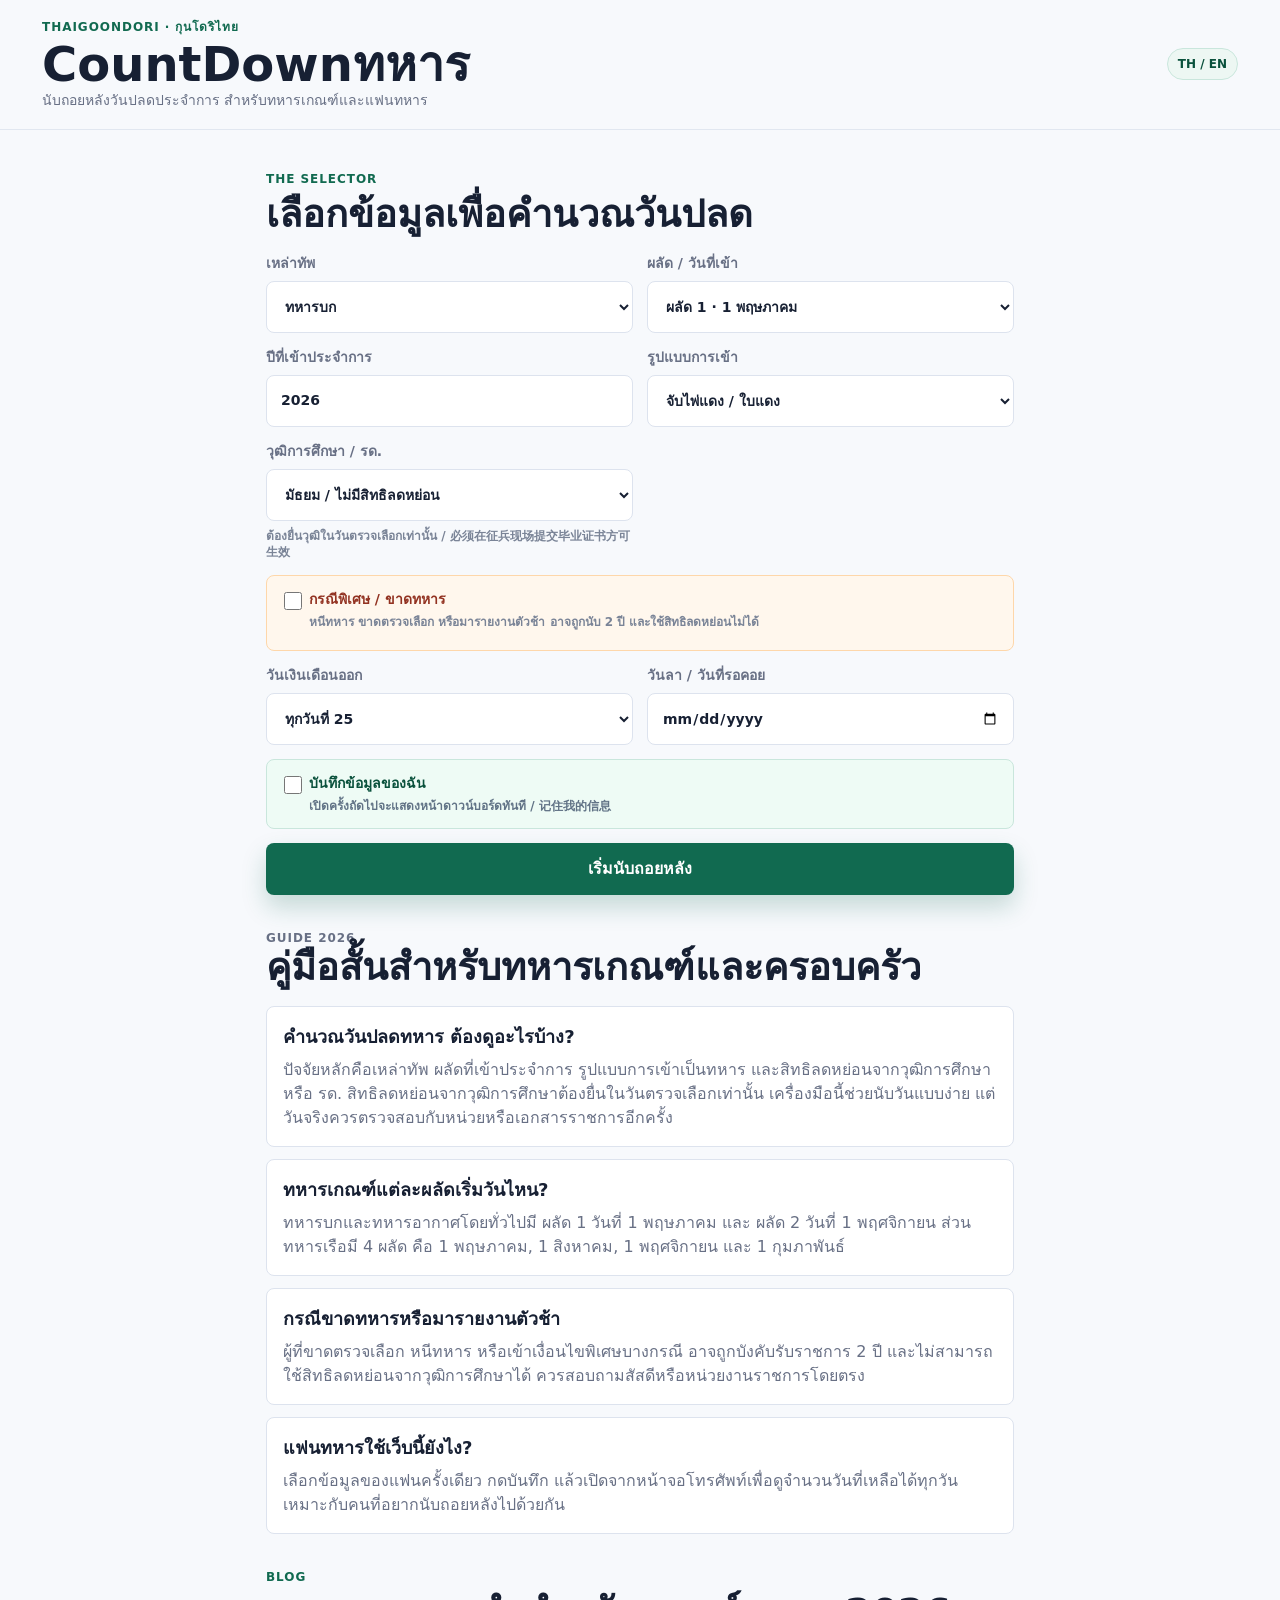
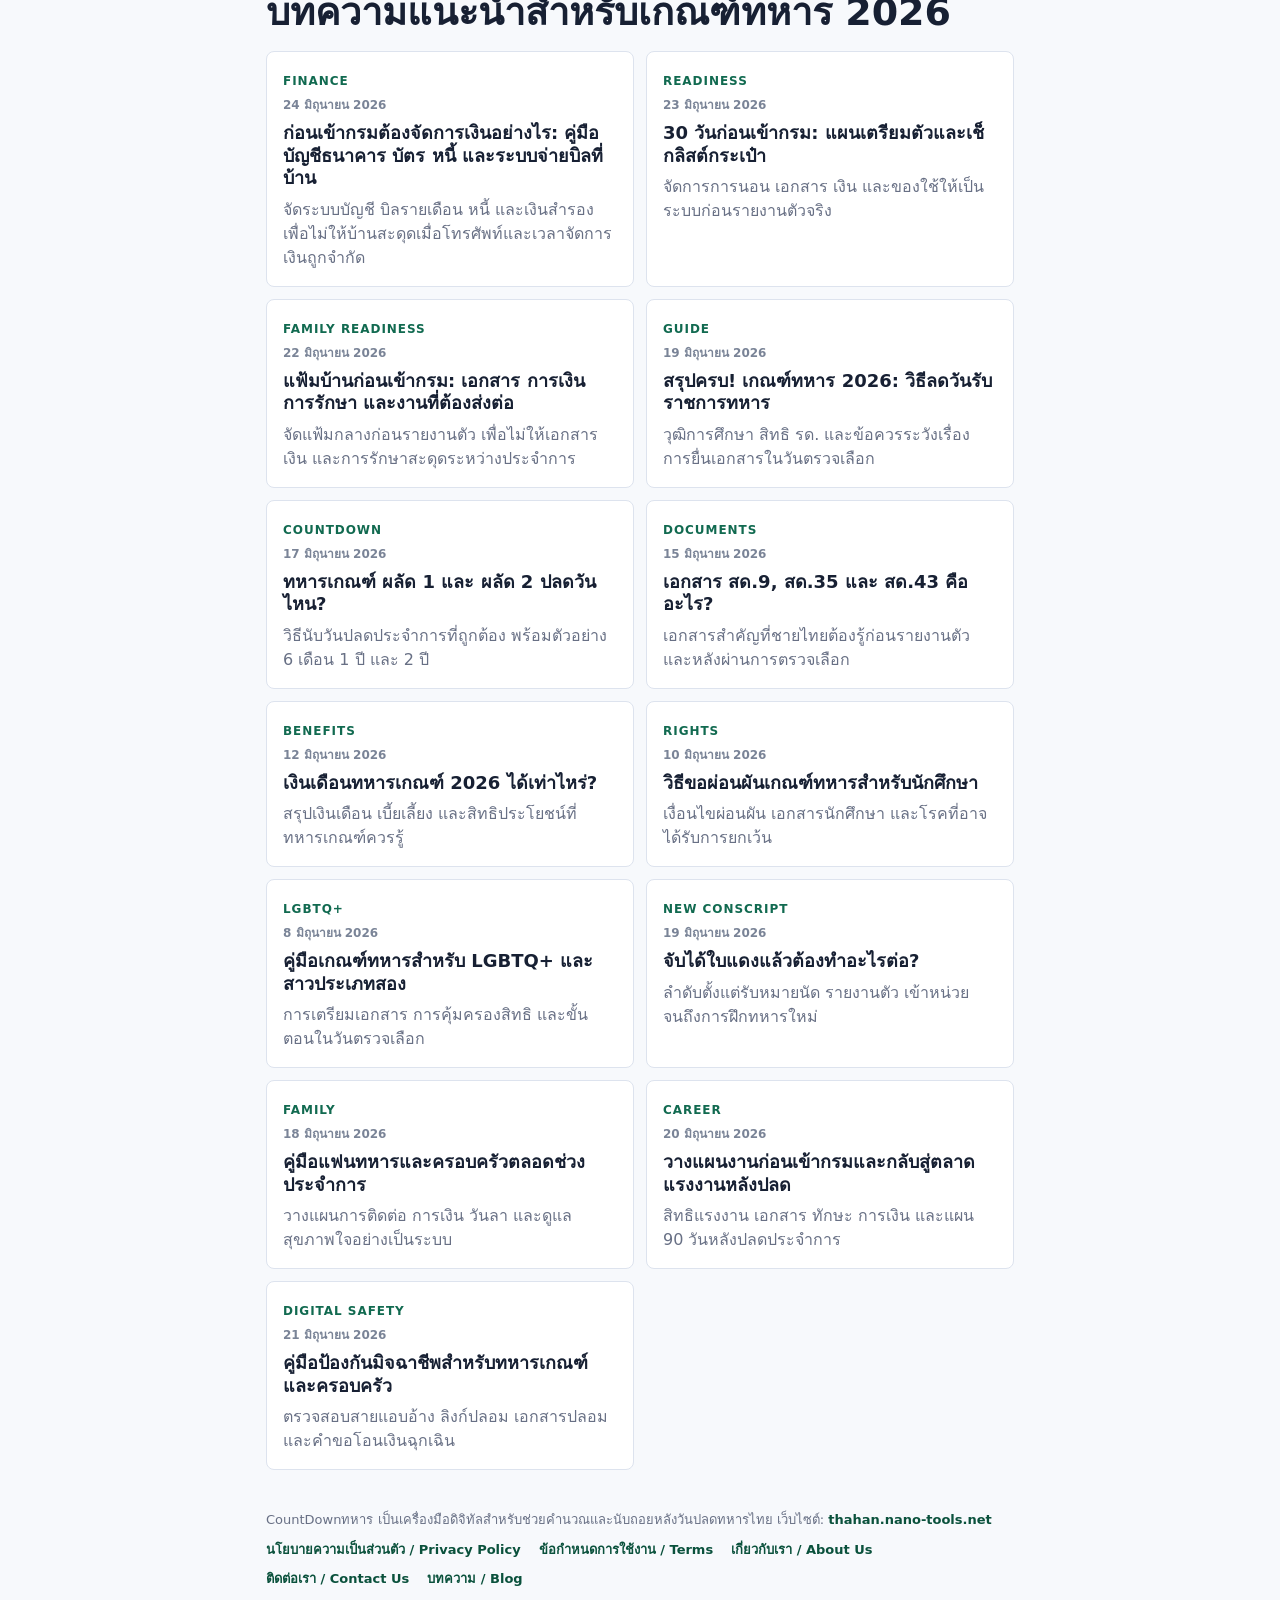
==== commit 4b453579: "Add daily military service article 2026-06-24" ====
--- a/index.html
+++ b/index.html
@@ -211,6 +211,12 @@
           <h2>บทความแนะนำสำหรับเกณฑ์ทหาร 2026</h2>
         </div>
         <div class="blog-grid">
+          <a class="blog-card" href="blog.html#money-autopay-plan">
+            <span>Finance</span>
+            <time class="blog-card-date" datetime="2026-06-24">24 มิถุนายน 2026</time>
+            <h3>ก่อนเข้ากรมต้องจัดการเงินอย่างไร: คู่มือบัญชีธนาคาร บัตร หนี้ และระบบจ่ายบิลที่บ้าน</h3>
+            <p>จัดระบบบัญชี บิลรายเดือน หนี้ และเงินสำรอง เพื่อไม่ให้บ้านสะดุดเมื่อโทรศัพท์และเวลาจัดการเงินถูกจำกัด</p>
+          </a>
           <a class="blog-card" href="blog.html#thirty-day-pack-plan">
             <span>Readiness</span>
             <time class="blog-card-date" datetime="2026-06-23">23 มิถุนายน 2026</time>
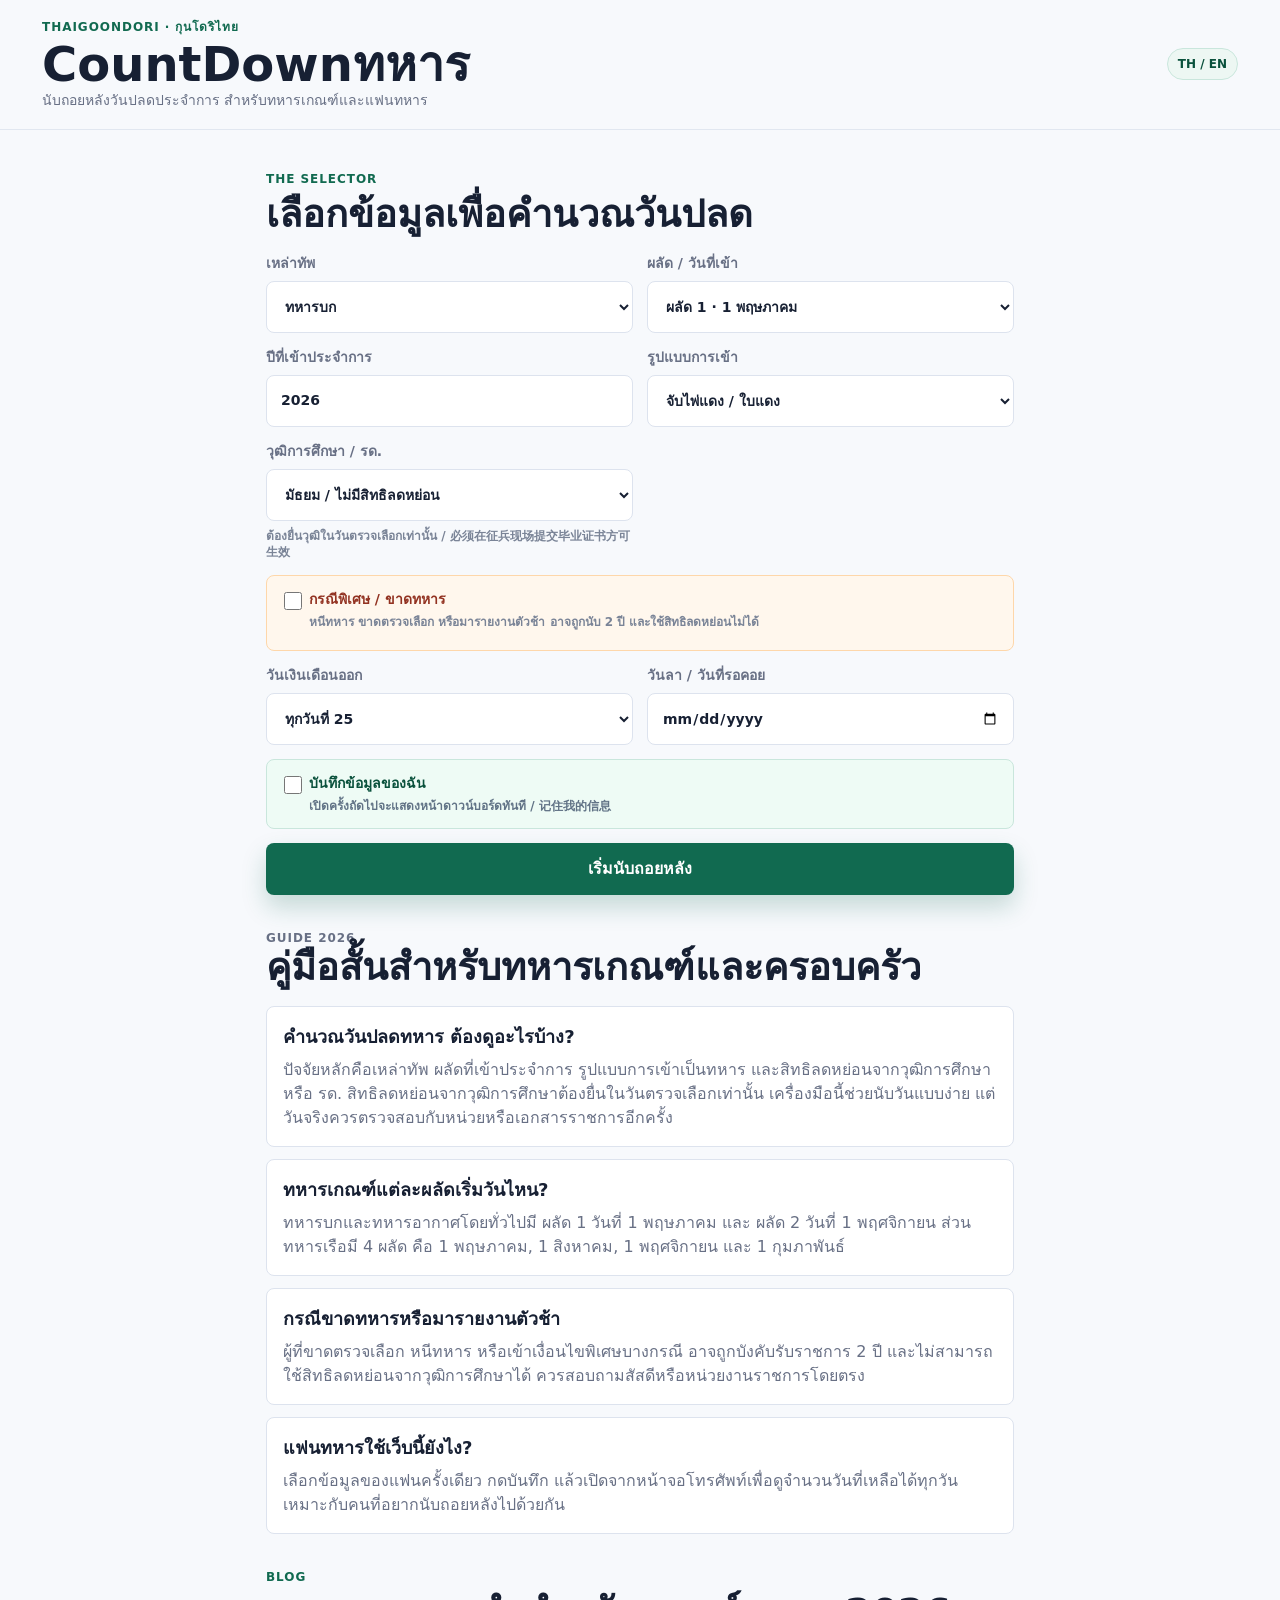
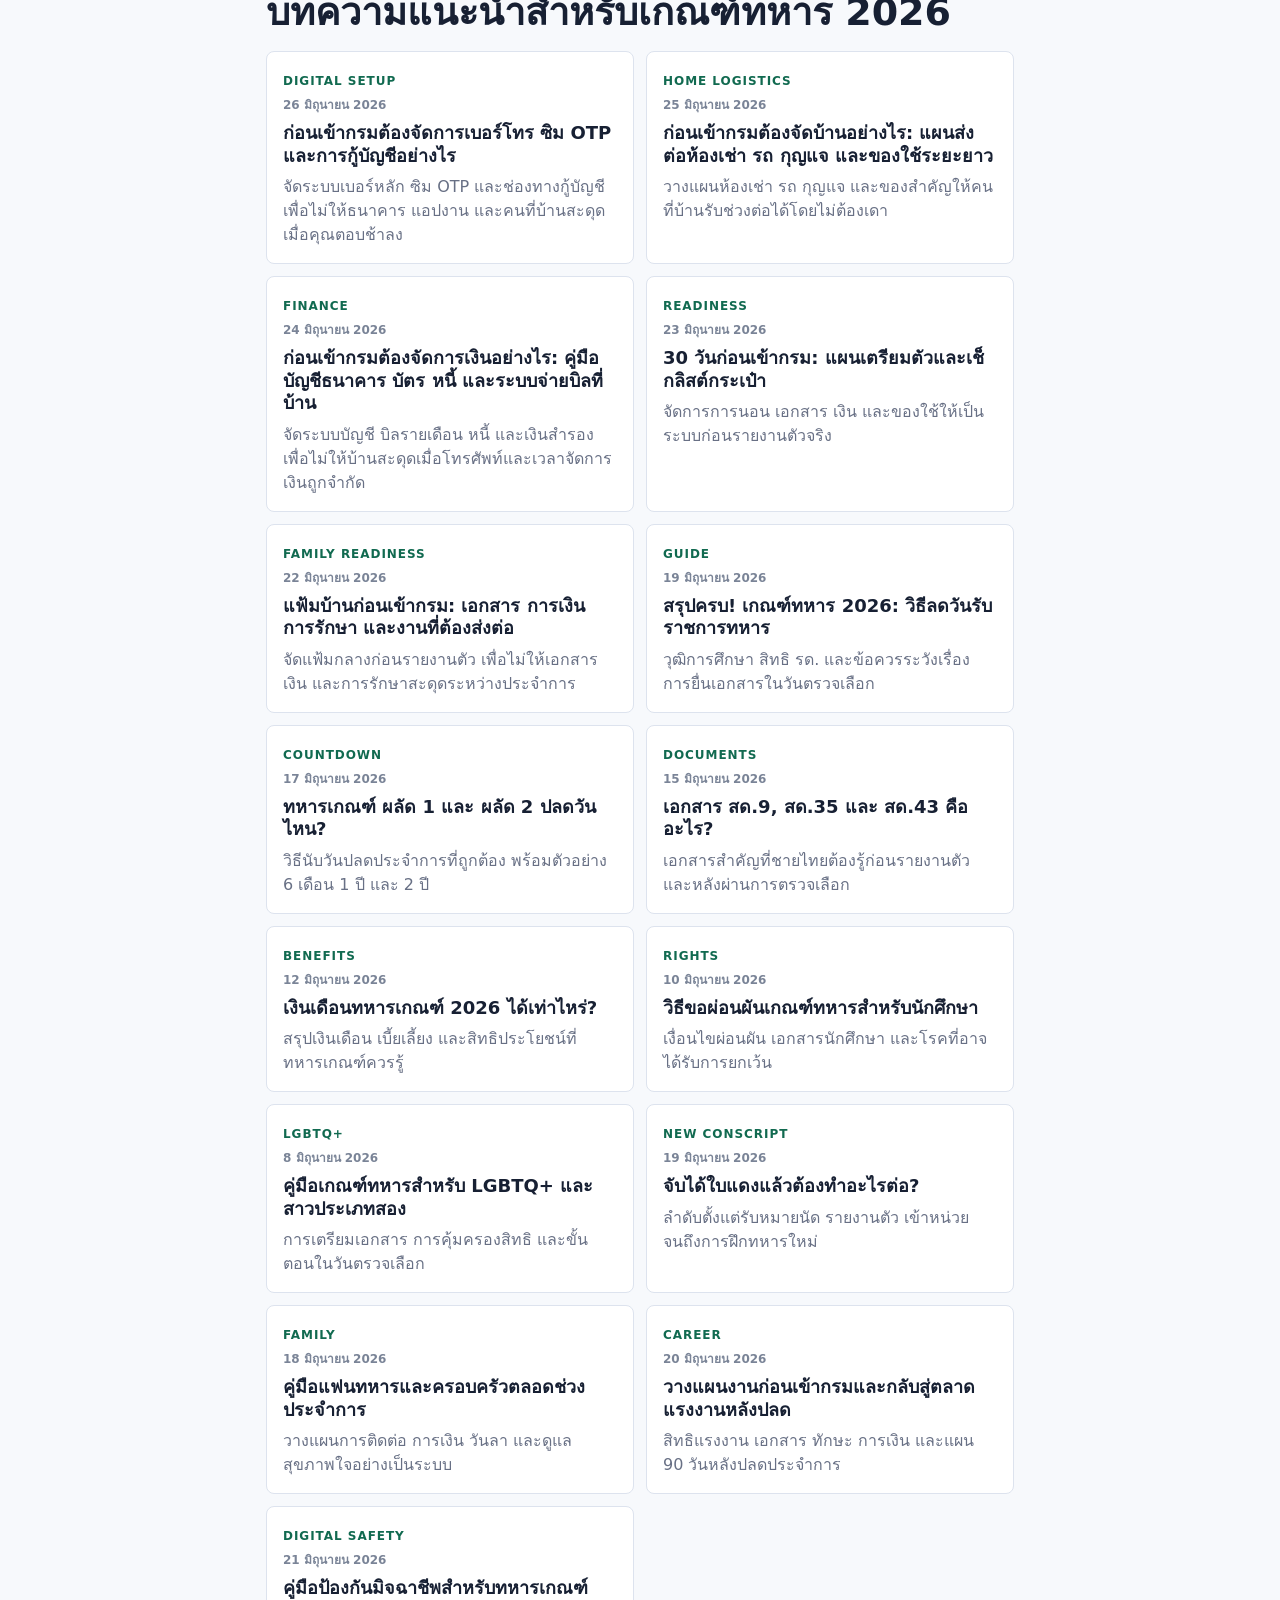
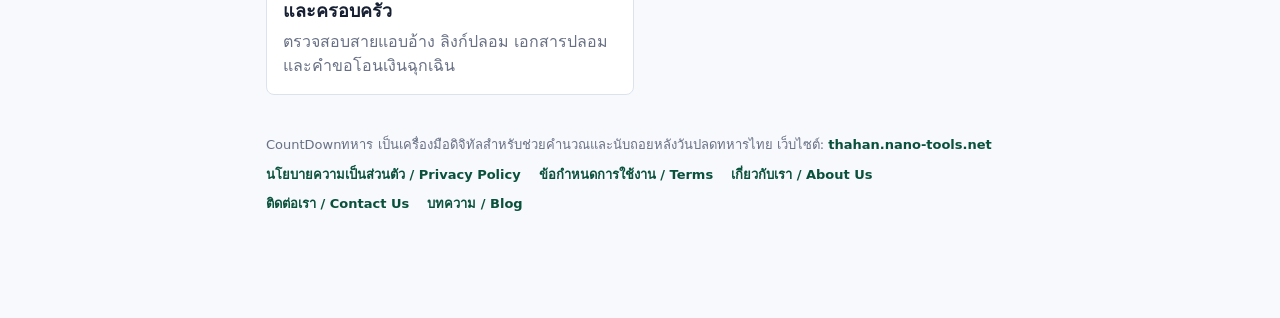
==== commit 33cf2466: "Add daily military service article 2026-06-26" ====
--- a/index.html
+++ b/index.html
@@ -211,6 +211,18 @@
           <h2>บทความแนะนำสำหรับเกณฑ์ทหาร 2026</h2>
         </div>
         <div class="blog-grid">
+          <a class="blog-card" href="blog.html#phone-otp-handover">
+            <span>Digital Setup</span>
+            <time class="blog-card-date" datetime="2026-06-26">26 มิถุนายน 2026</time>
+            <h3>ก่อนเข้ากรมต้องจัดการเบอร์โทร ซิม OTP และการกู้บัญชีอย่างไร</h3>
+            <p>จัดระบบเบอร์หลัก ซิม OTP และช่องทางกู้บัญชี เพื่อไม่ให้ธนาคาร แอปงาน และคนที่บ้านสะดุดเมื่อคุณตอบช้าลง</p>
+          </a>
+          <a class="blog-card" href="blog.html#home-asset-handover">
+            <span>Home Logistics</span>
+            <time class="blog-card-date" datetime="2026-06-25">25 มิถุนายน 2026</time>
+            <h3>ก่อนเข้ากรมต้องจัดบ้านอย่างไร: แผนส่งต่อห้องเช่า รถ กุญแจ และของใช้ระยะยาว</h3>
+            <p>วางแผนห้องเช่า รถ กุญแจ และของสำคัญให้คนที่บ้านรับช่วงต่อได้โดยไม่ต้องเดา</p>
+          </a>
           <a class="blog-card" href="blog.html#money-autopay-plan">
             <span>Finance</span>
             <time class="blog-card-date" datetime="2026-06-24">24 มิถุนายน 2026</time>
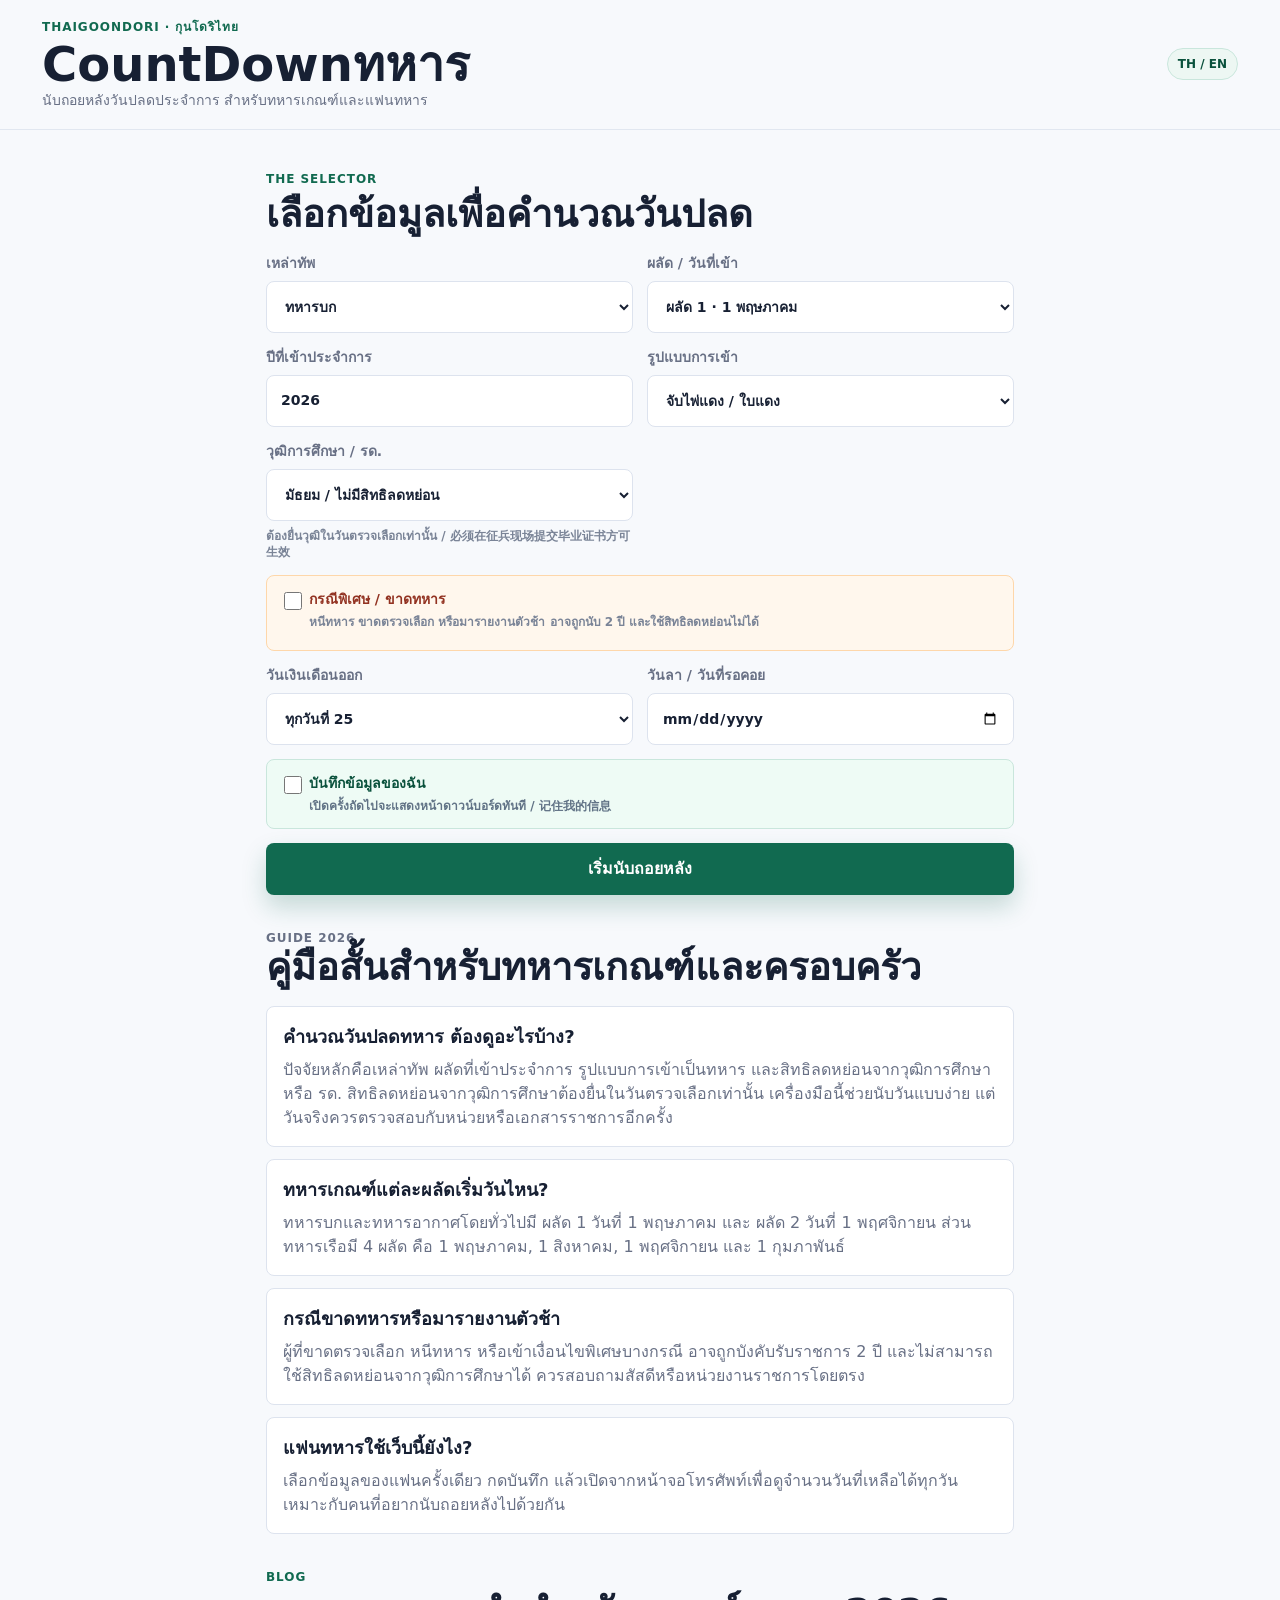
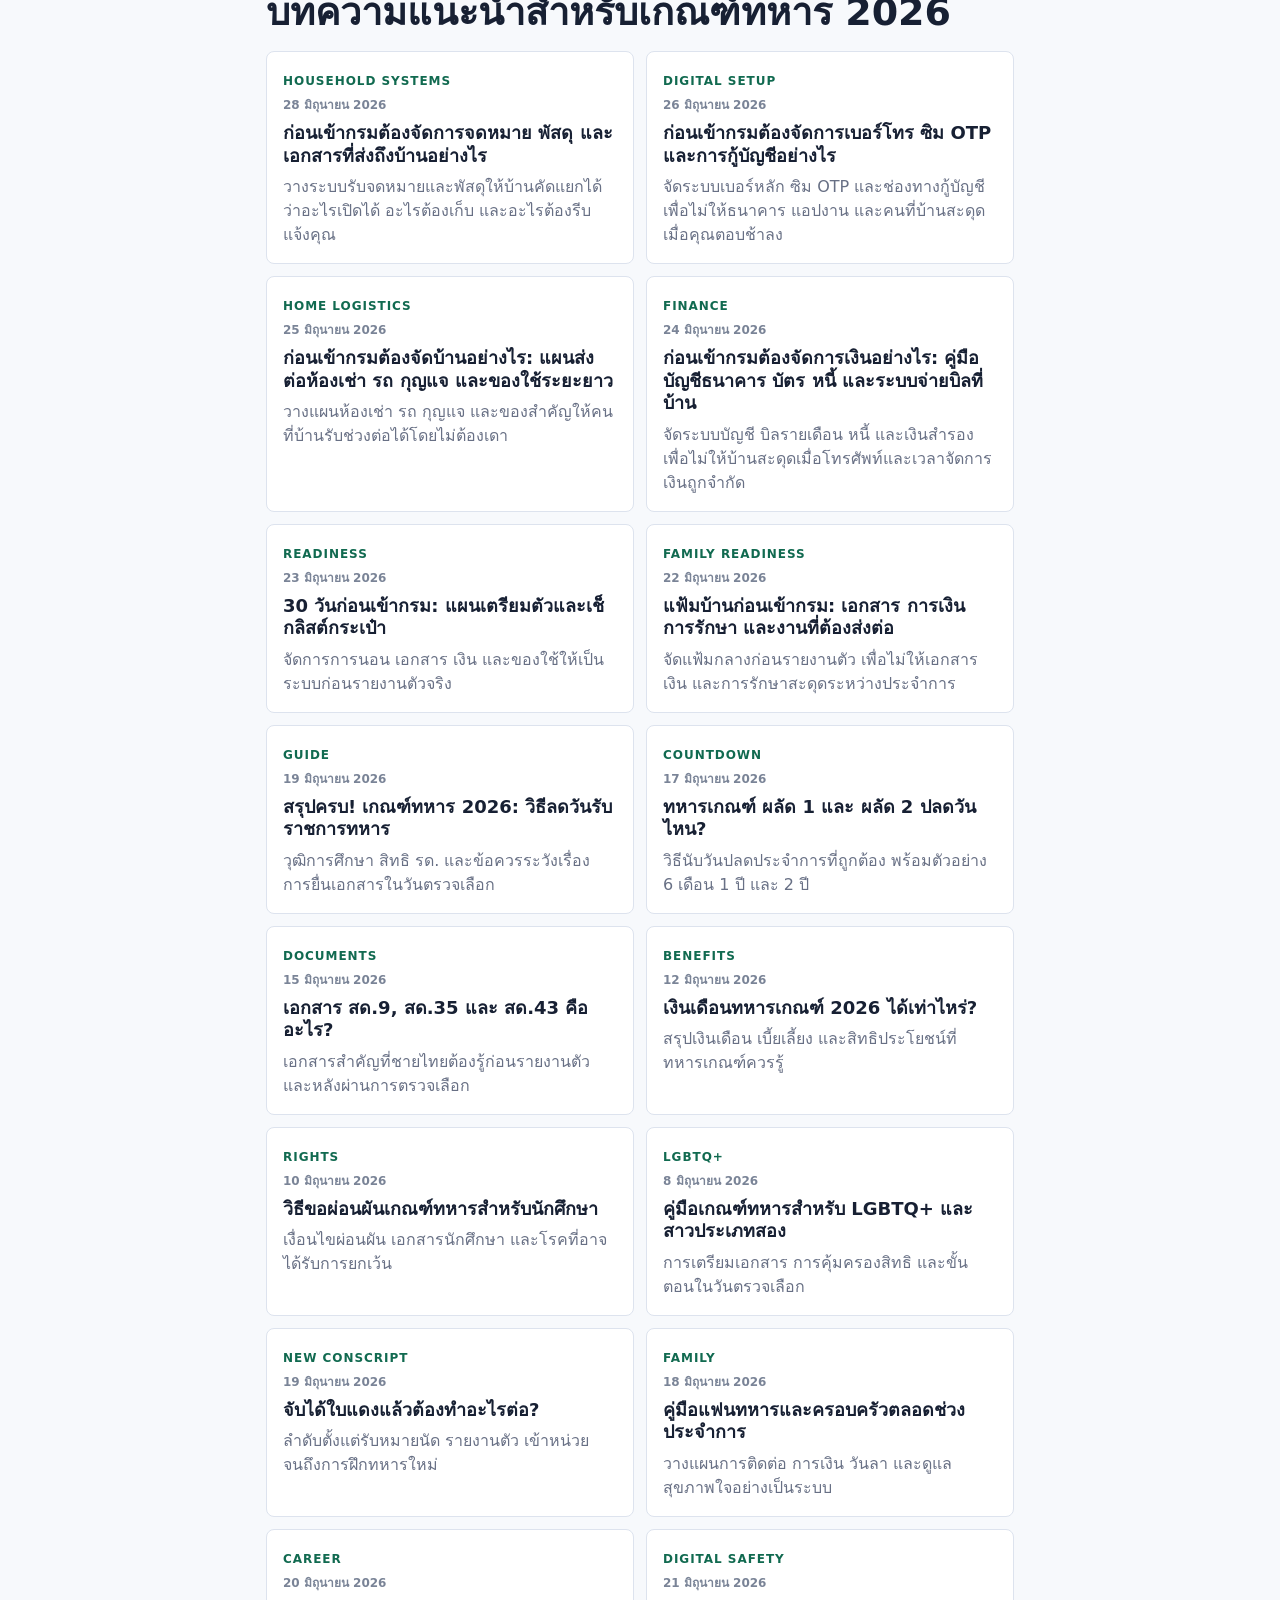
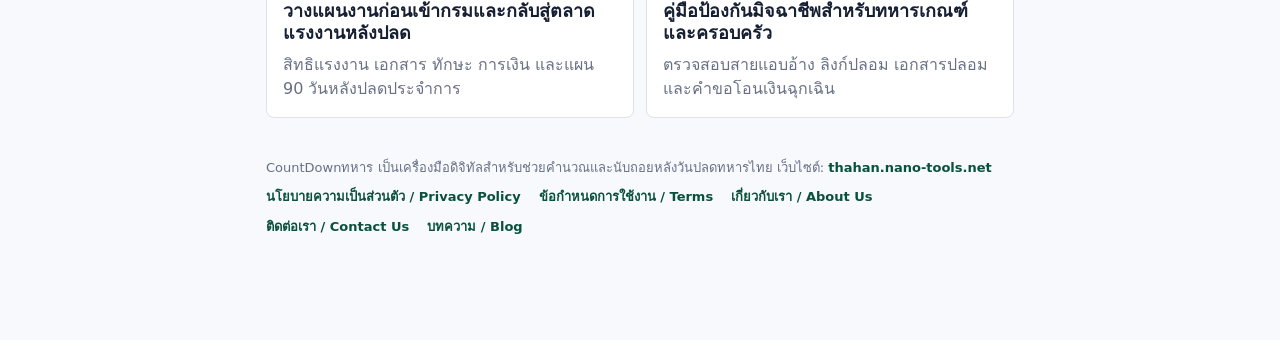
==== commit 49ed079b: "Add daily military service article 2026-06-28" ====
--- a/index.html
+++ b/index.html
@@ -211,6 +211,12 @@
           <h2>บทความแนะนำสำหรับเกณฑ์ทหาร 2026</h2>
         </div>
         <div class="blog-grid">
+          <a class="blog-card" href="blog.html#mail-parcel-plan">
+            <span>Household Systems</span>
+            <time class="blog-card-date" datetime="2026-06-28">28 มิถุนายน 2026</time>
+            <h3>ก่อนเข้ากรมต้องจัดการจดหมาย พัสดุ และเอกสารที่ส่งถึงบ้านอย่างไร</h3>
+            <p>วางระบบรับจดหมายและพัสดุให้บ้านคัดแยกได้ว่าอะไรเปิดได้ อะไรต้องเก็บ และอะไรต้องรีบแจ้งคุณ</p>
+          </a>
           <a class="blog-card" href="blog.html#phone-otp-handover">
             <span>Digital Setup</span>
             <time class="blog-card-date" datetime="2026-06-26">26 มิถุนายน 2026</time>
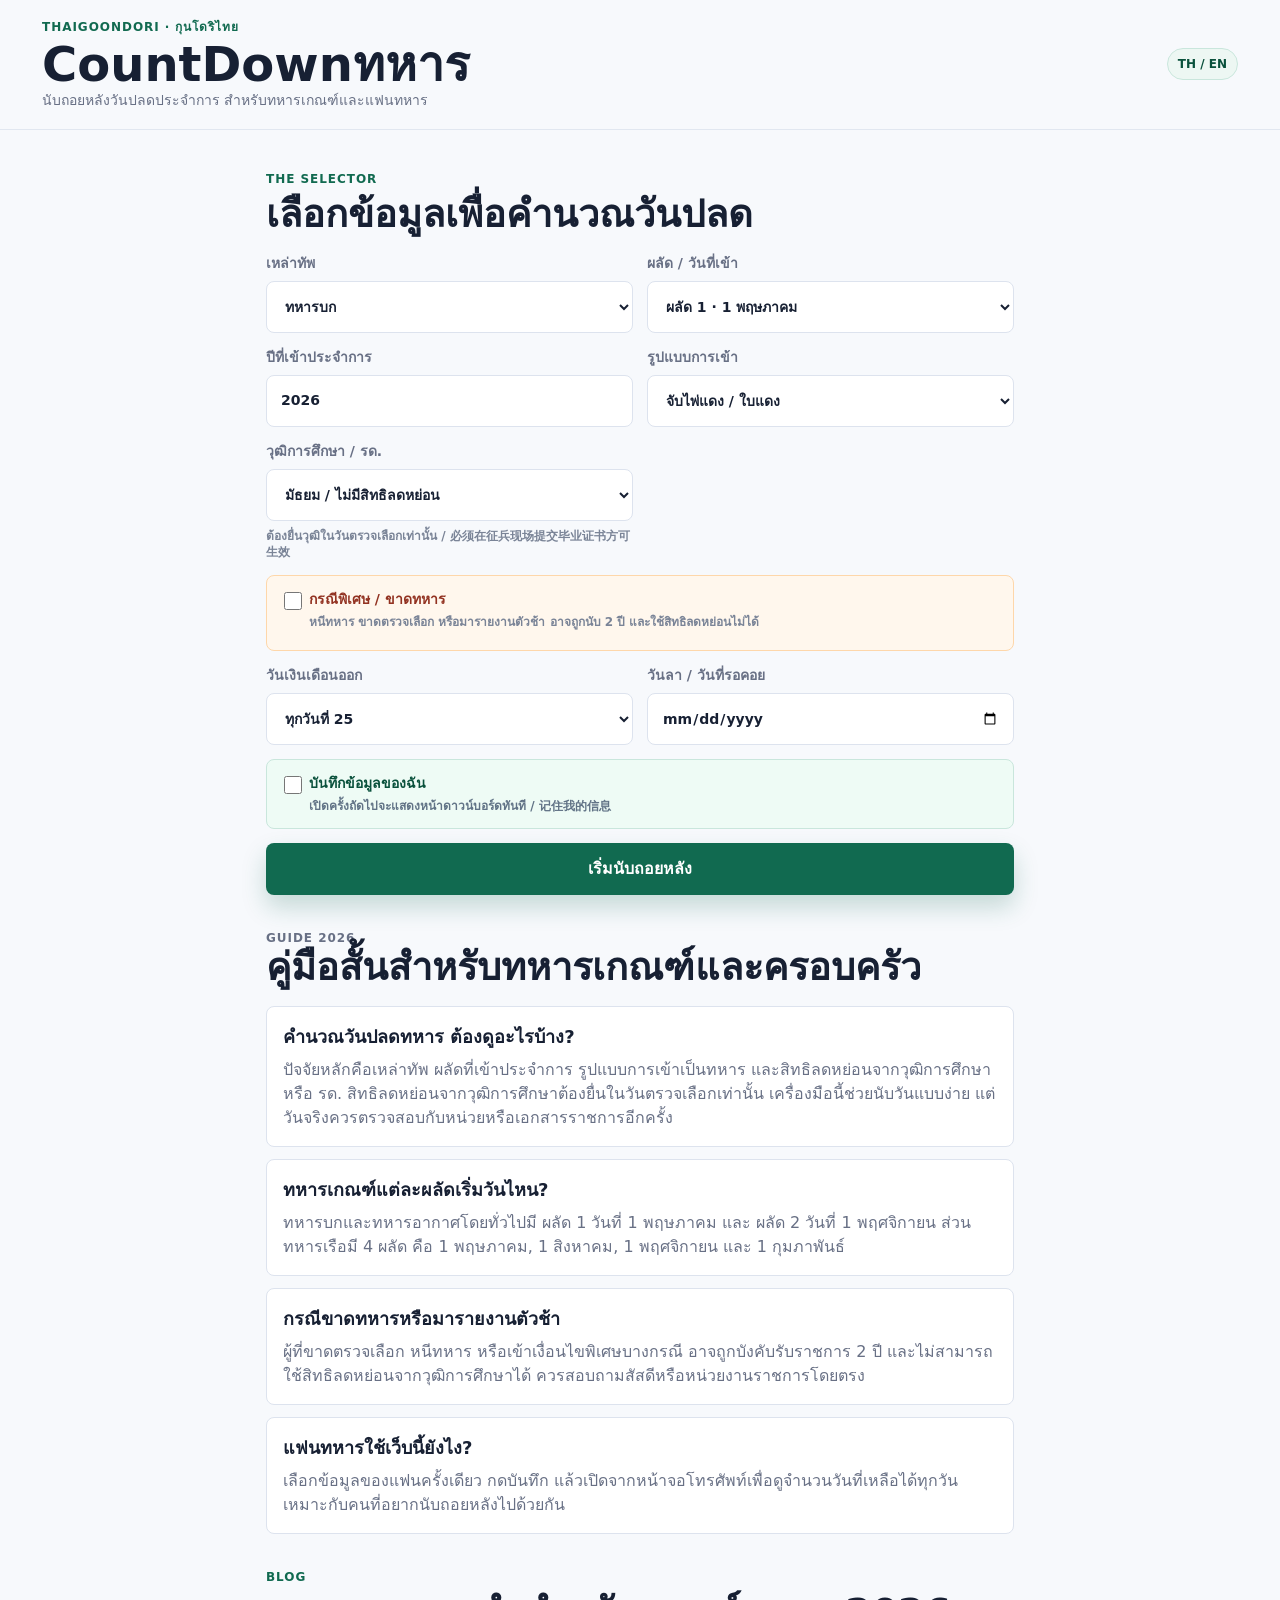
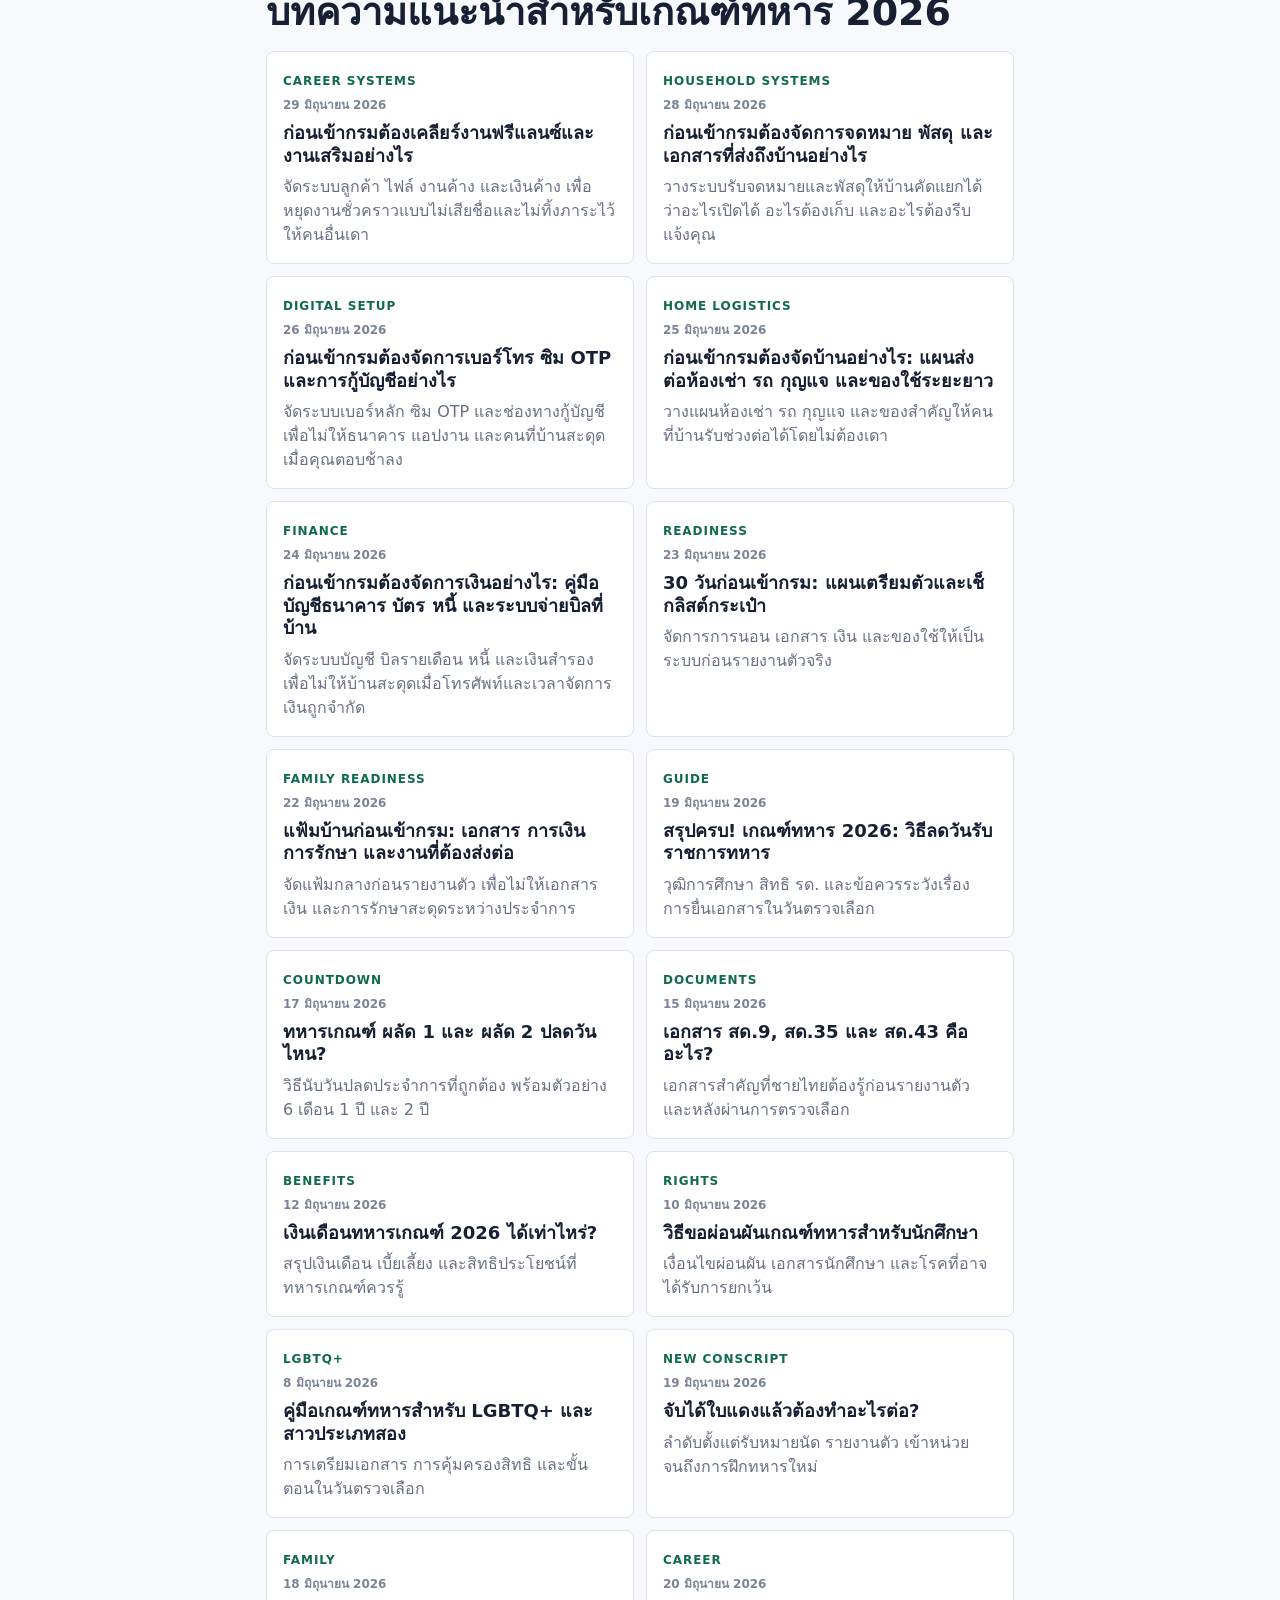
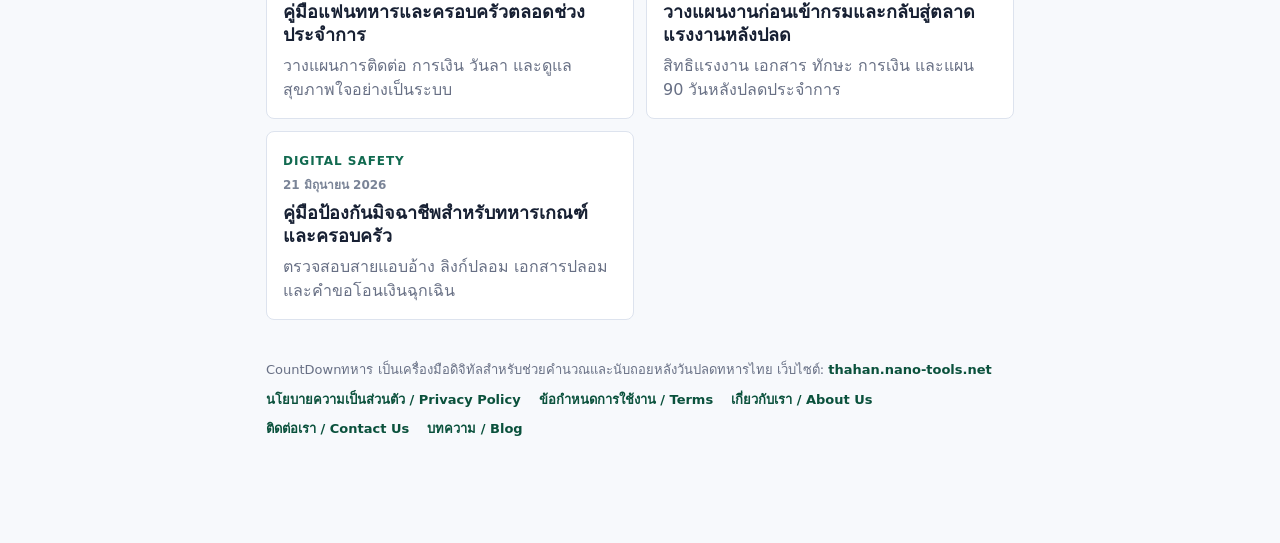
==== commit e6b6a156: "Add daily military service article 2026-06-29" ====
--- a/index.html
+++ b/index.html
@@ -211,6 +211,12 @@
           <h2>บทความแนะนำสำหรับเกณฑ์ทหาร 2026</h2>
         </div>
         <div class="blog-grid">
+          <a class="blog-card" href="blog.html#freelance-handover-plan">
+            <span>Career Systems</span>
+            <time class="blog-card-date" datetime="2026-06-29">29 มิถุนายน 2026</time>
+            <h3>ก่อนเข้ากรมต้องเคลียร์งานฟรีแลนซ์และงานเสริมอย่างไร</h3>
+            <p>จัดระบบลูกค้า ไฟล์ งานค้าง และเงินค้าง เพื่อหยุดงานชั่วคราวแบบไม่เสียชื่อและไม่ทิ้งภาระไว้ให้คนอื่นเดา</p>
+          </a>
           <a class="blog-card" href="blog.html#mail-parcel-plan">
             <span>Household Systems</span>
             <time class="blog-card-date" datetime="2026-06-28">28 มิถุนายน 2026</time>
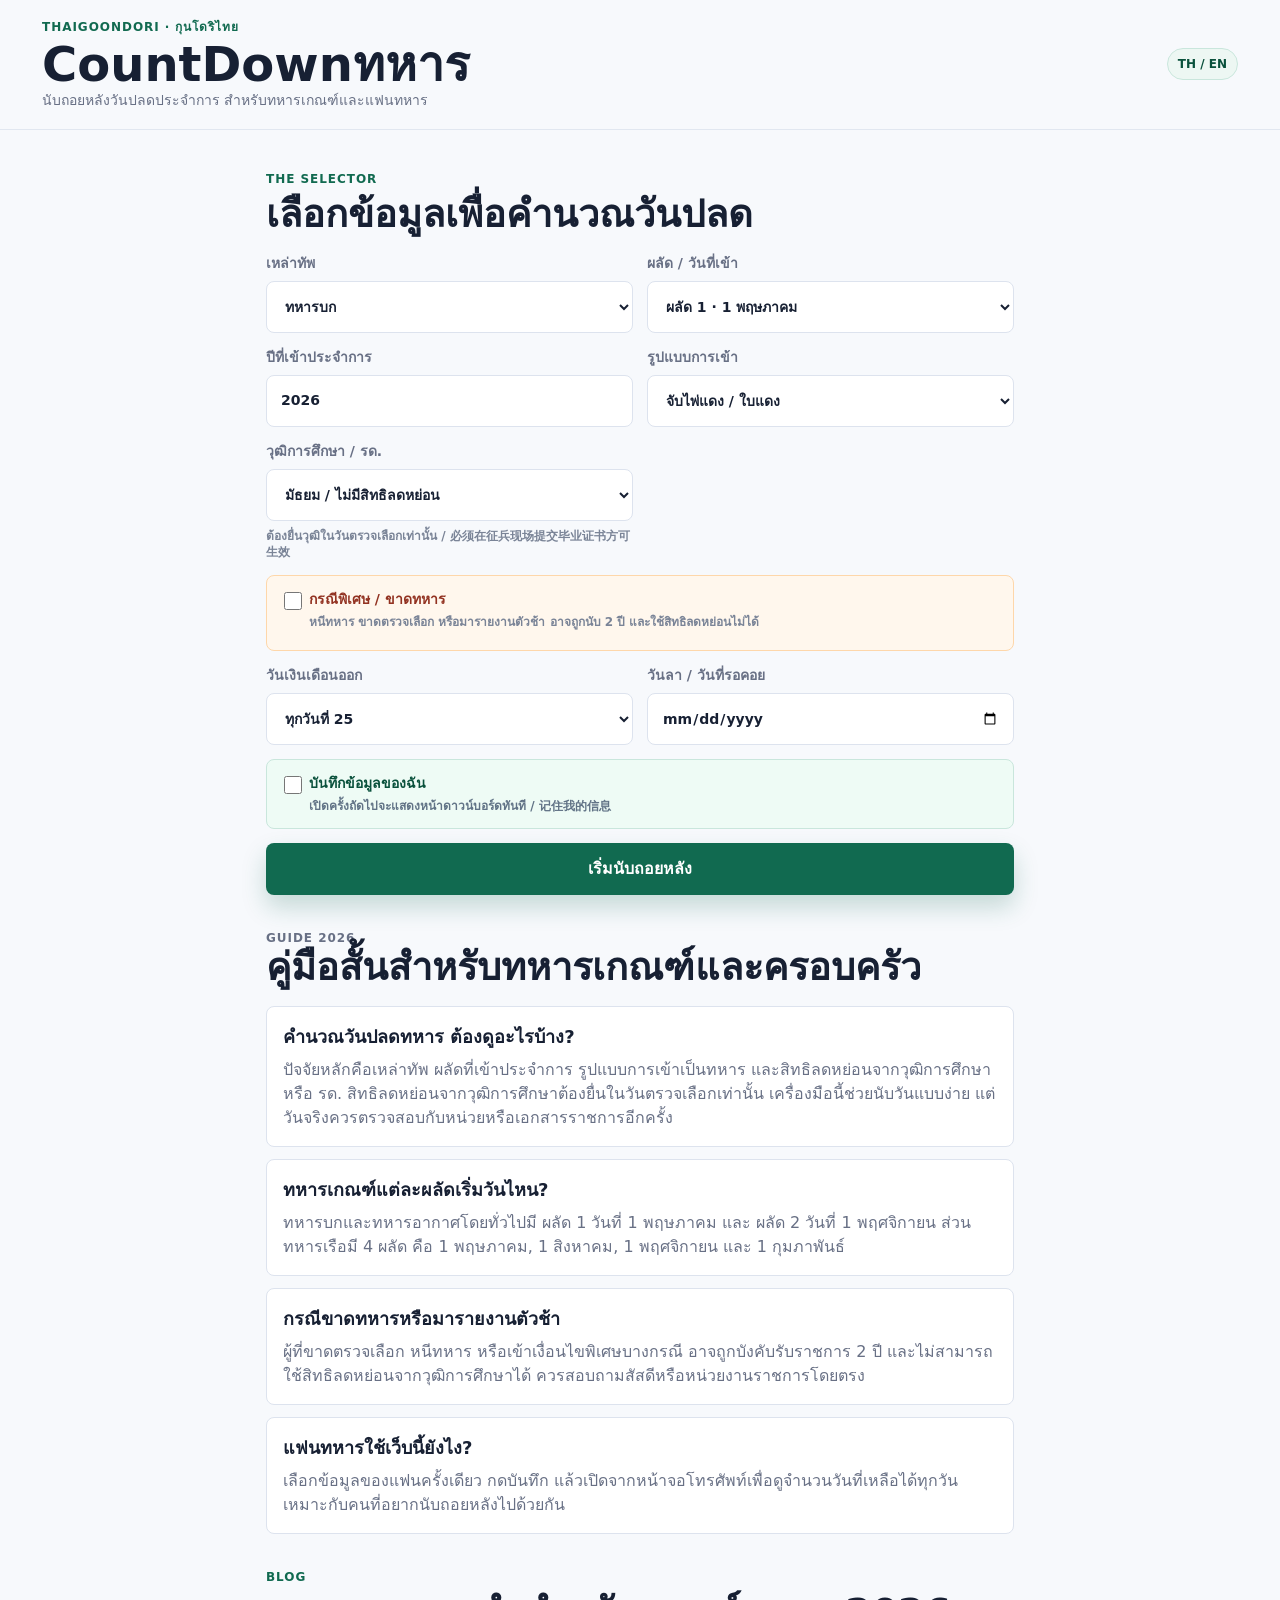
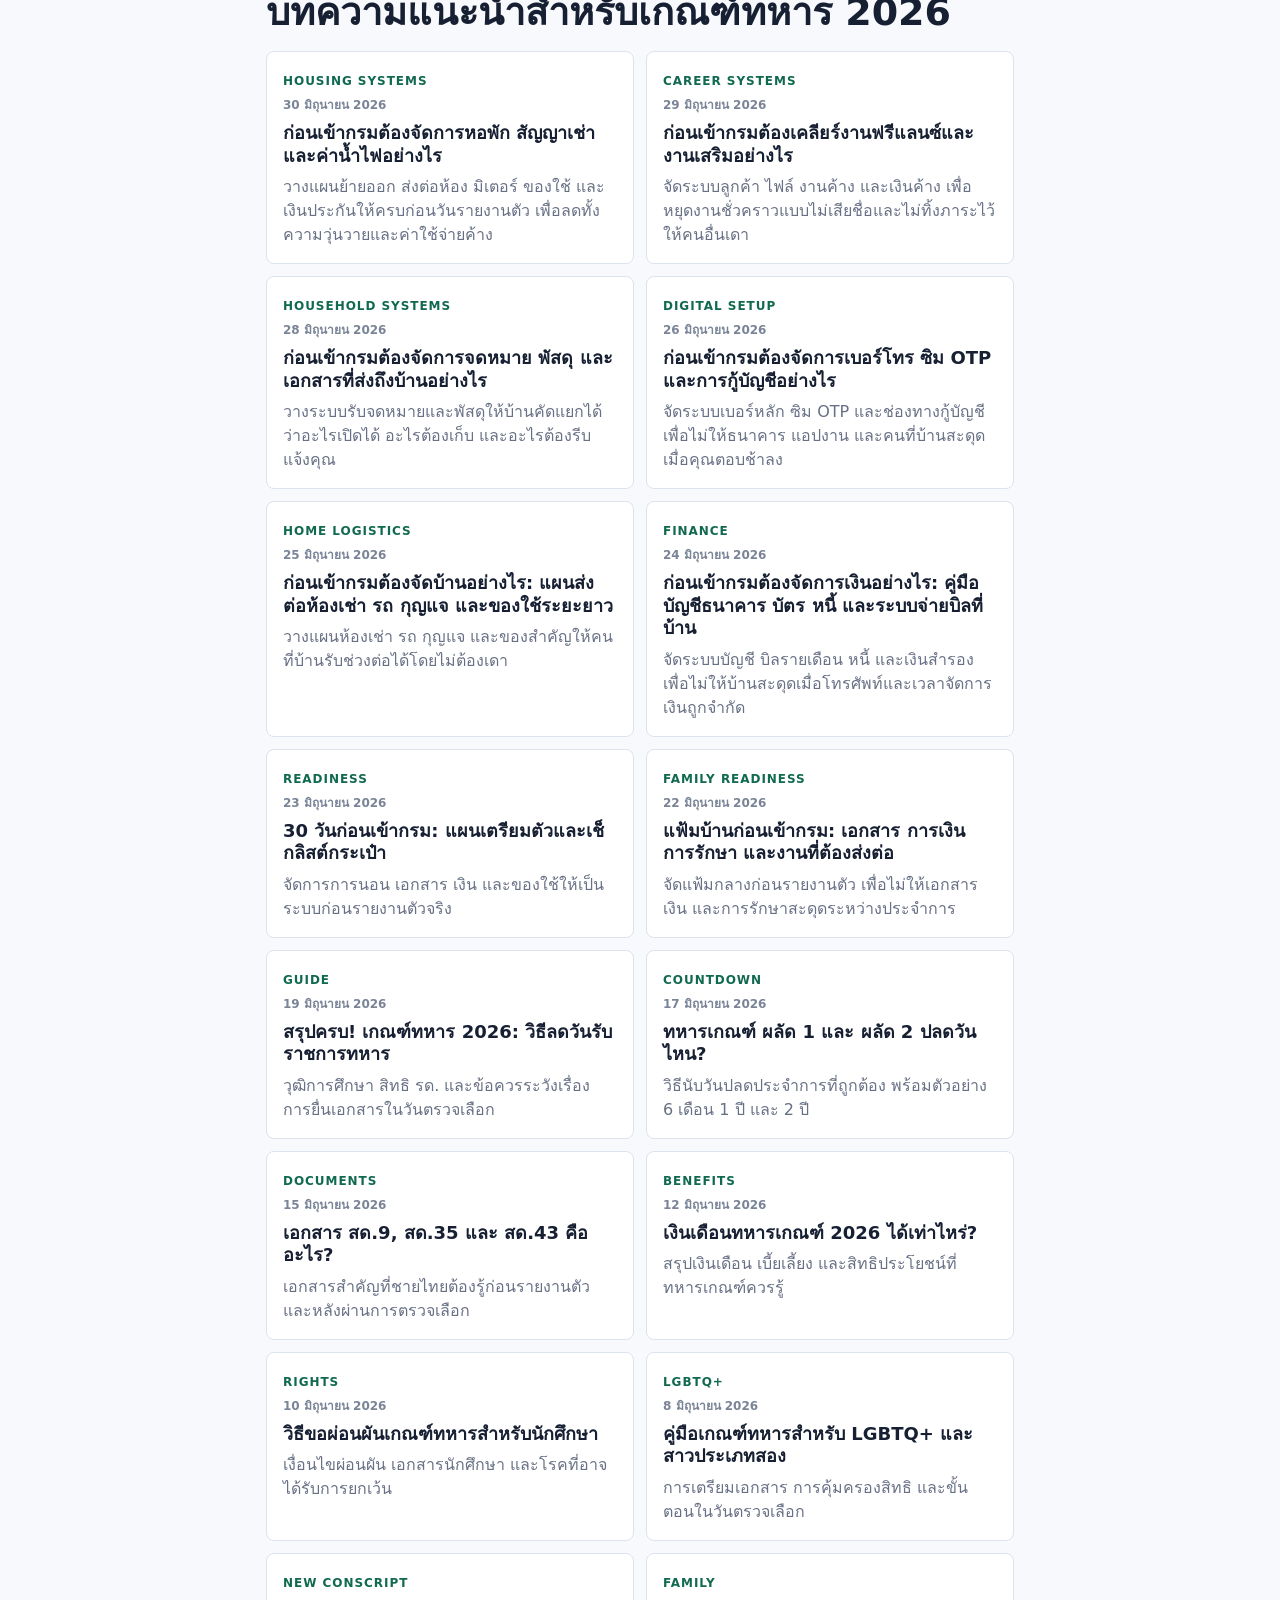
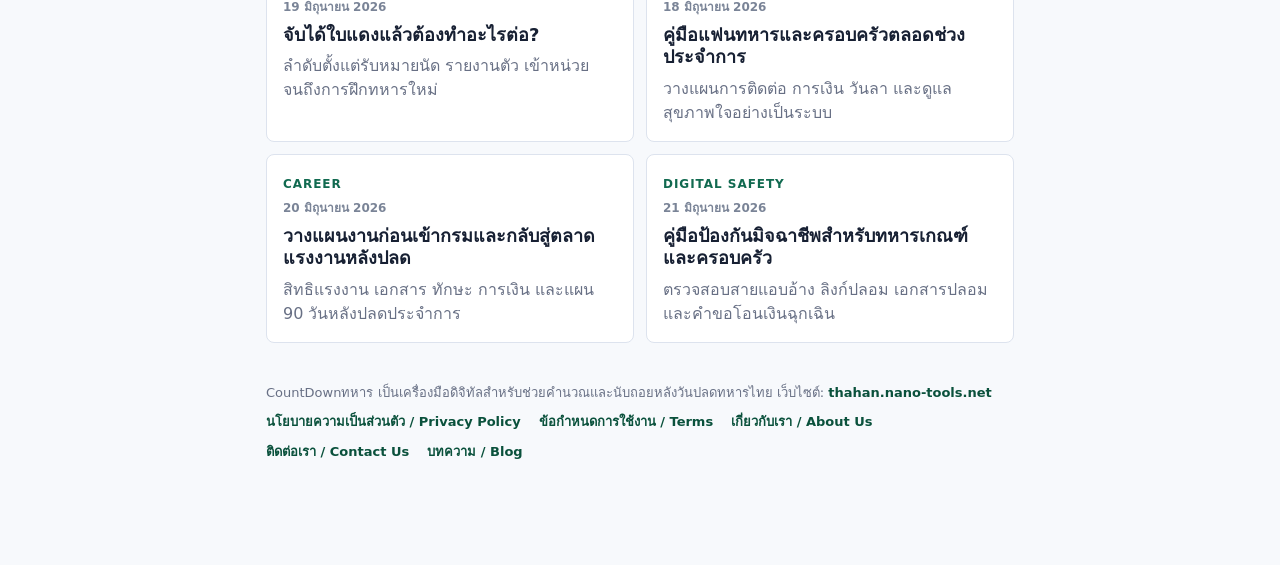
==== commit e356eee7: "Add daily military service article 2026-06-30" ====
--- a/index.html
+++ b/index.html
@@ -211,6 +211,12 @@
           <h2>บทความแนะนำสำหรับเกณฑ์ทหาร 2026</h2>
         </div>
         <div class="blog-grid">
+          <a class="blog-card" href="blog.html#rental-handover-plan">
+            <span>Housing Systems</span>
+            <time class="blog-card-date" datetime="2026-06-30">30 มิถุนายน 2026</time>
+            <h3>ก่อนเข้ากรมต้องจัดการหอพัก สัญญาเช่า และค่าน้ำไฟอย่างไร</h3>
+            <p>วางแผนย้ายออก ส่งต่อห้อง มิเตอร์ ของใช้ และเงินประกันให้ครบก่อนวันรายงานตัว เพื่อลดทั้งความวุ่นวายและค่าใช้จ่ายค้าง</p>
+          </a>
           <a class="blog-card" href="blog.html#freelance-handover-plan">
             <span>Career Systems</span>
             <time class="blog-card-date" datetime="2026-06-29">29 มิถุนายน 2026</time>
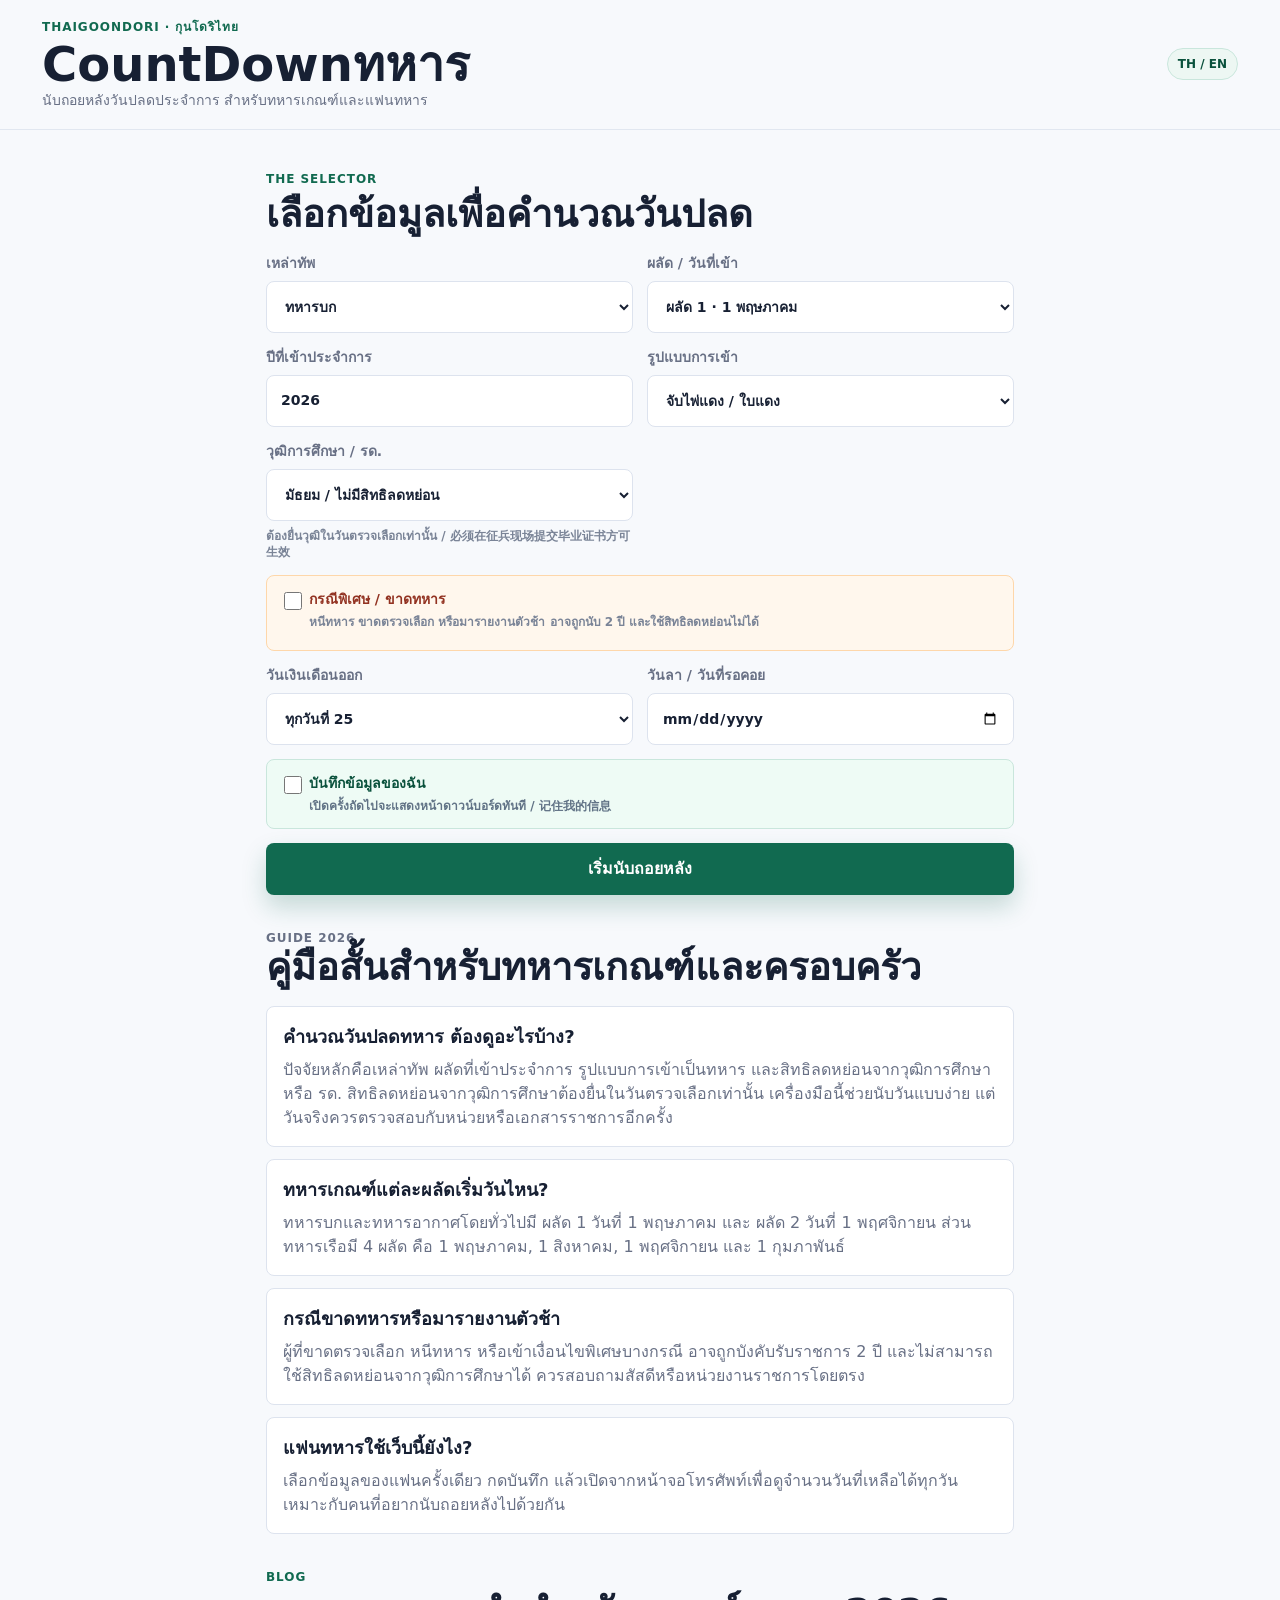
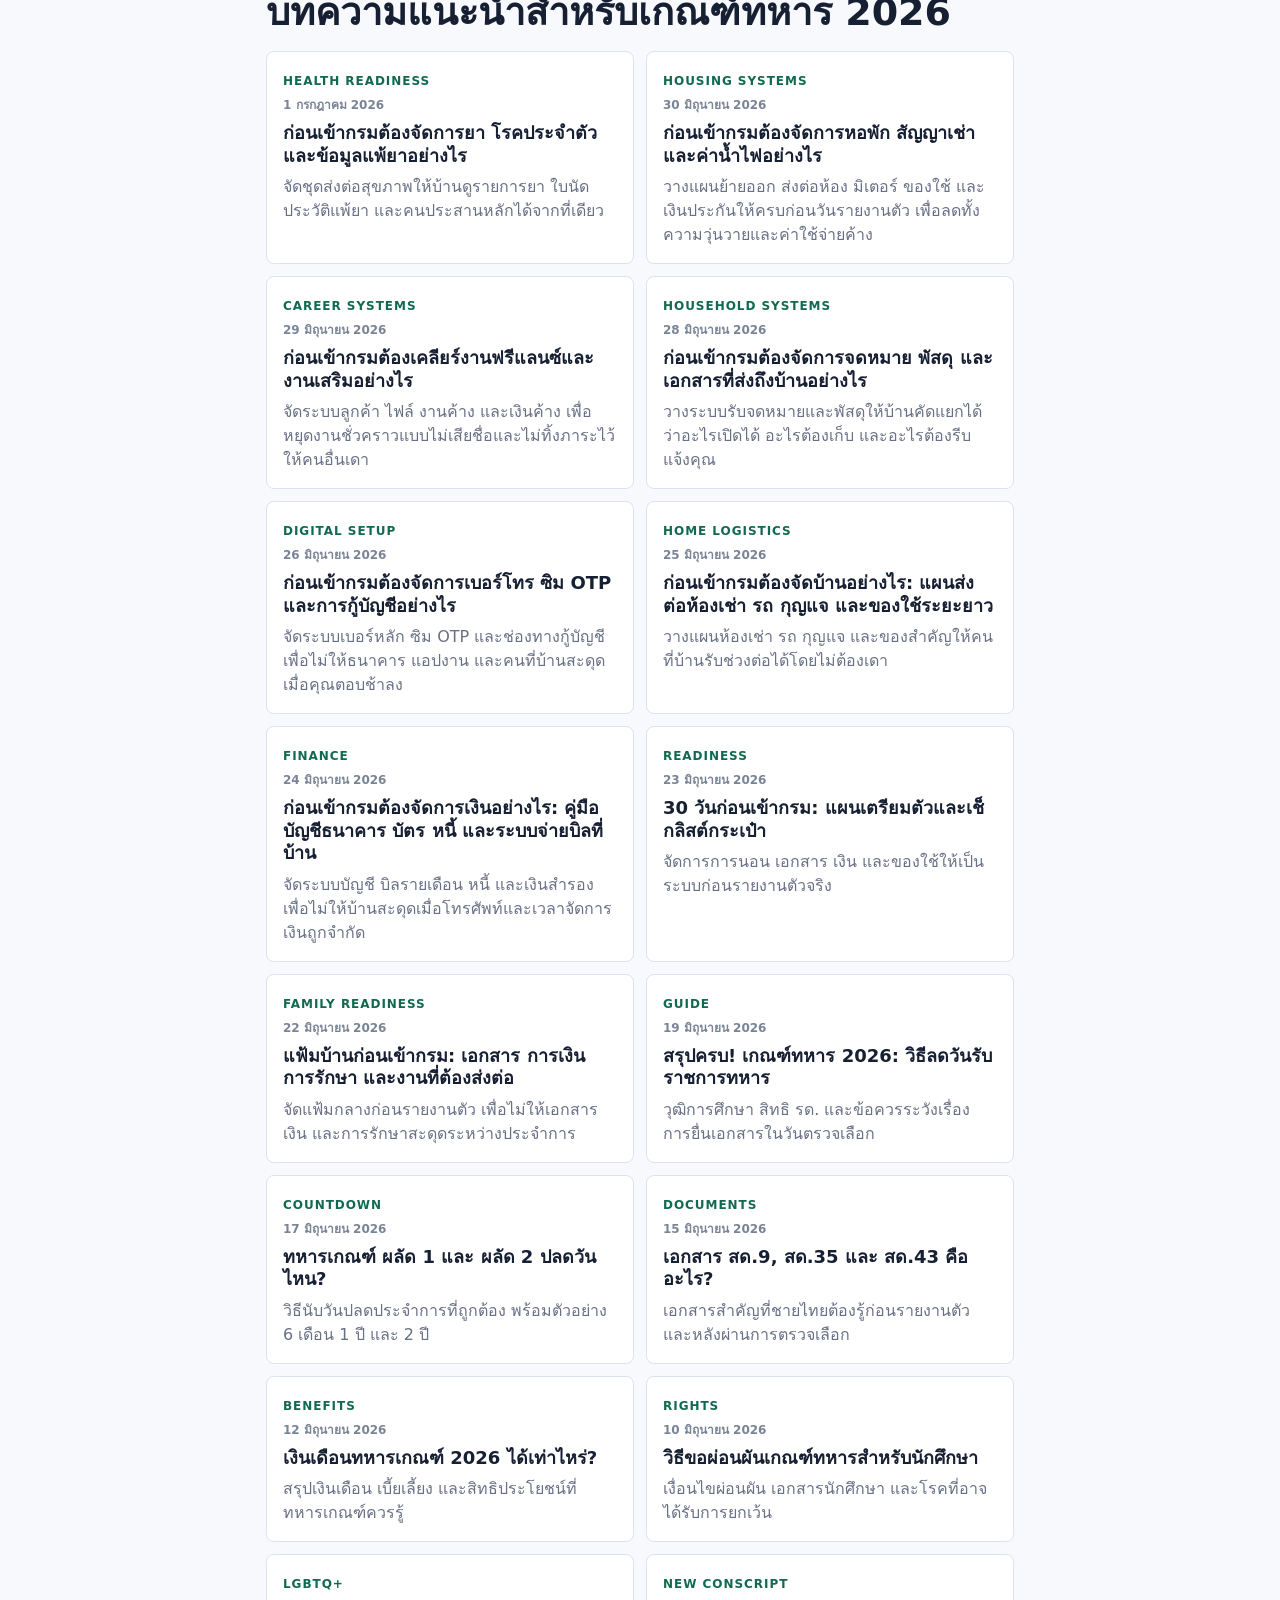
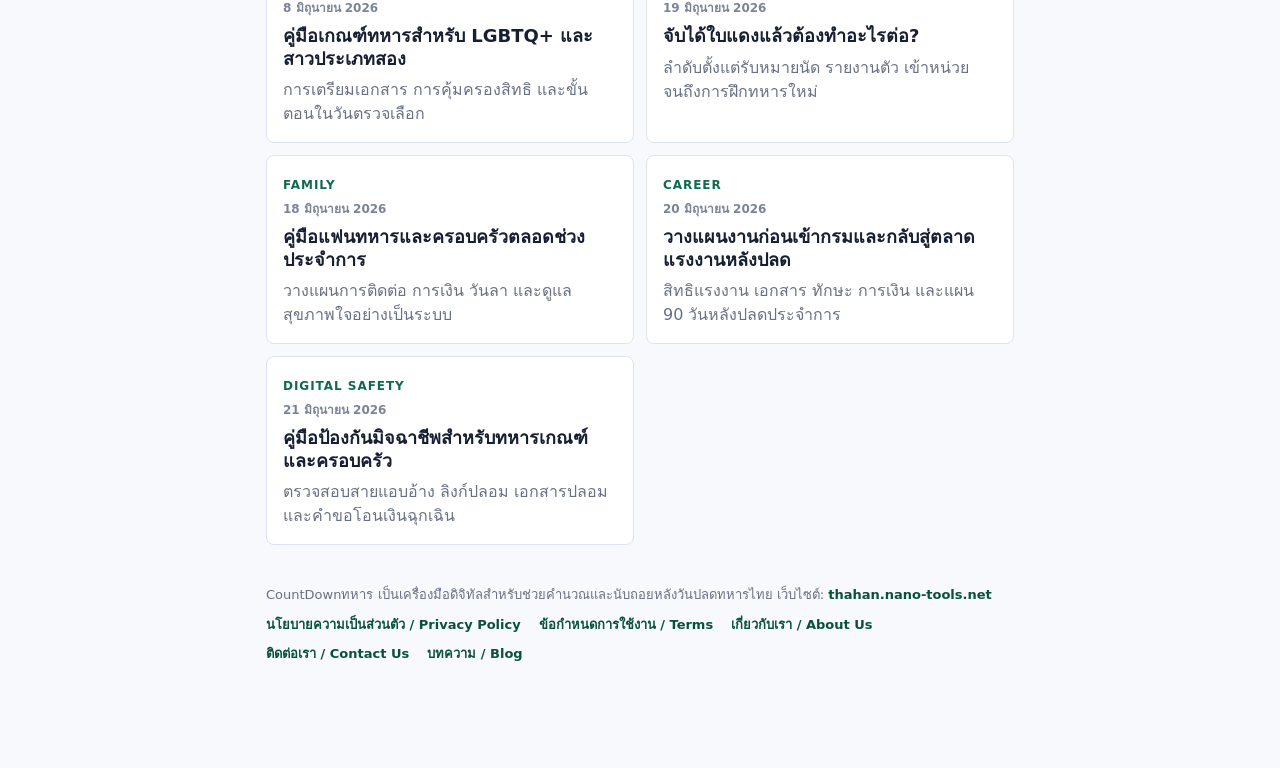
==== commit bc2c4aaf: "Add daily military service article 2026-07-01" ====
--- a/index.html
+++ b/index.html
@@ -211,6 +211,12 @@
           <h2>บทความแนะนำสำหรับเกณฑ์ทหาร 2026</h2>
         </div>
         <div class="blog-grid">
+          <a class="blog-card" href="blog.html#health-handover-pack">
+            <span>Health Readiness</span>
+            <time class="blog-card-date" datetime="2026-07-01">1 กรกฎาคม 2026</time>
+            <h3>ก่อนเข้ากรมต้องจัดการยา โรคประจำตัว และข้อมูลแพ้ยาอย่างไร</h3>
+            <p>จัดชุดส่งต่อสุขภาพให้บ้านดูรายการยา ใบนัด ประวัติแพ้ยา และคนประสานหลักได้จากที่เดียว</p>
+          </a>
           <a class="blog-card" href="blog.html#rental-handover-plan">
             <span>Housing Systems</span>
             <time class="blog-card-date" datetime="2026-06-30">30 มิถุนายน 2026</time>
